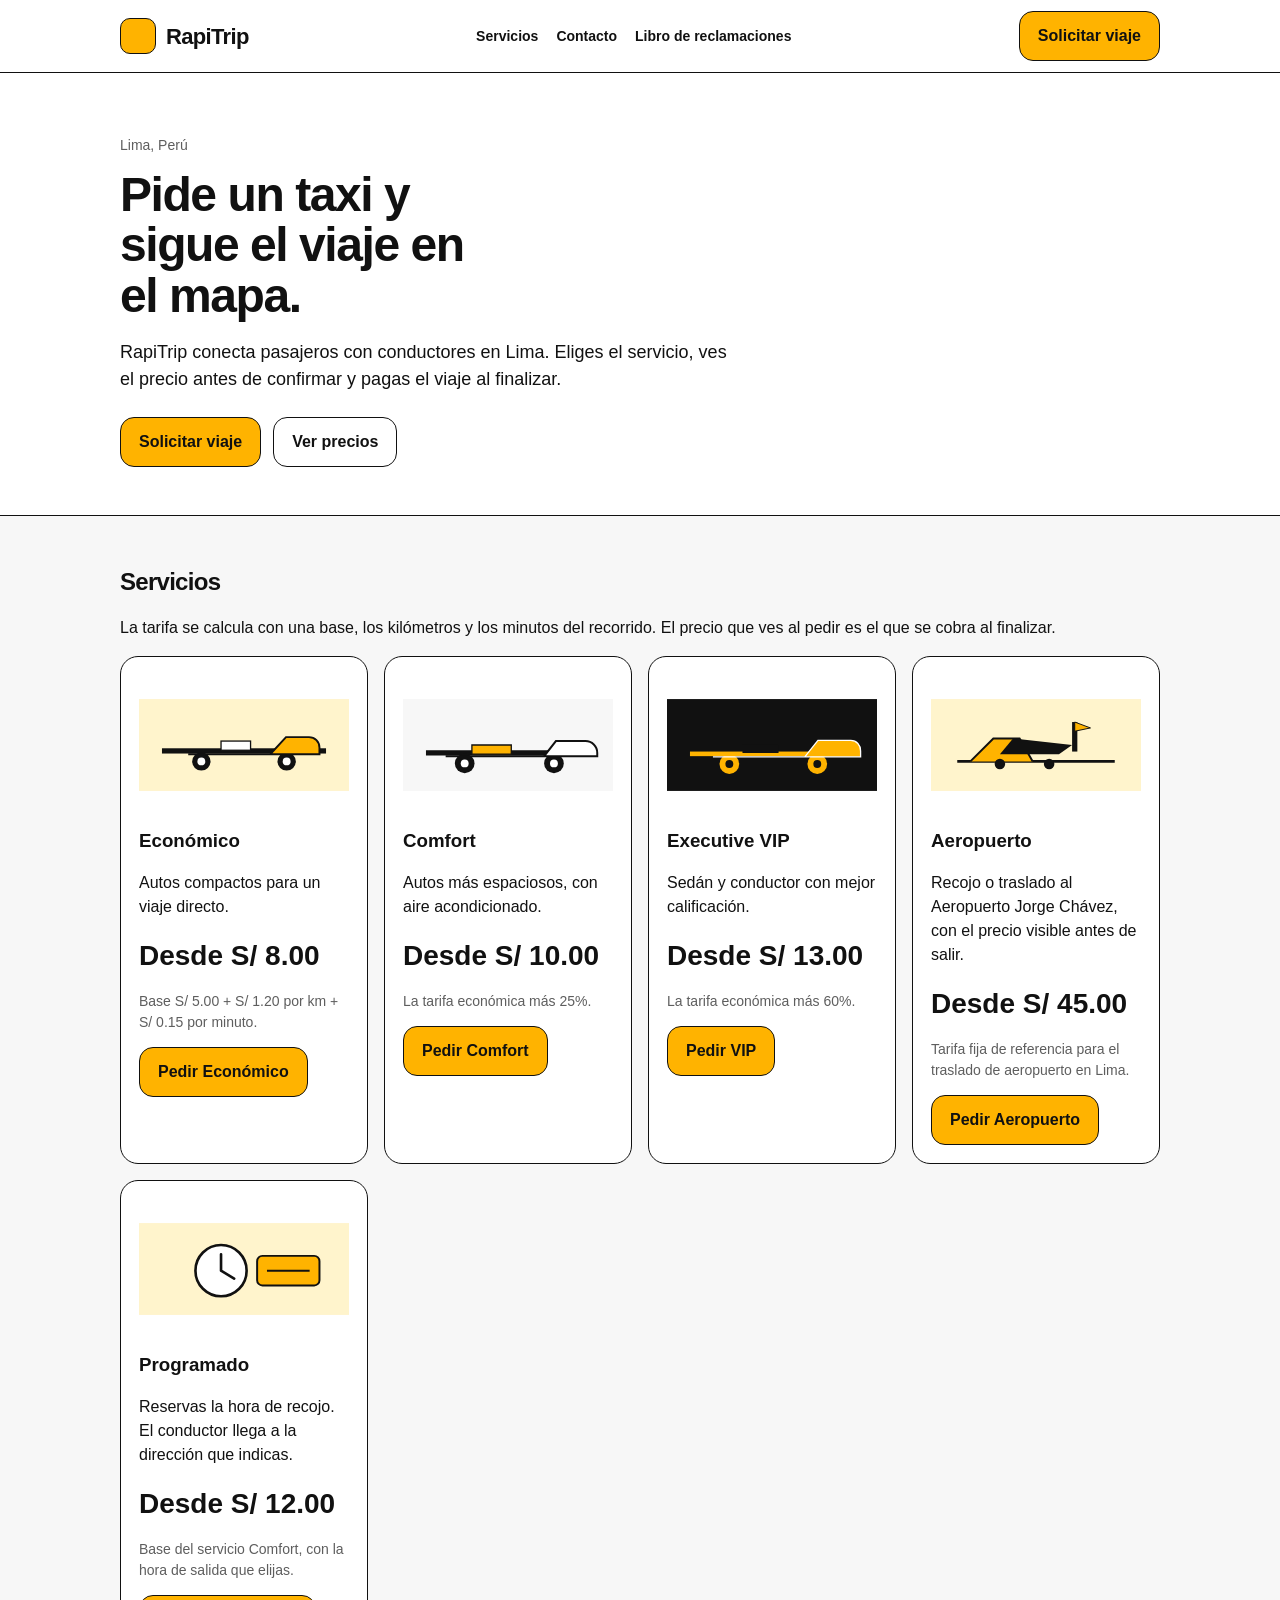
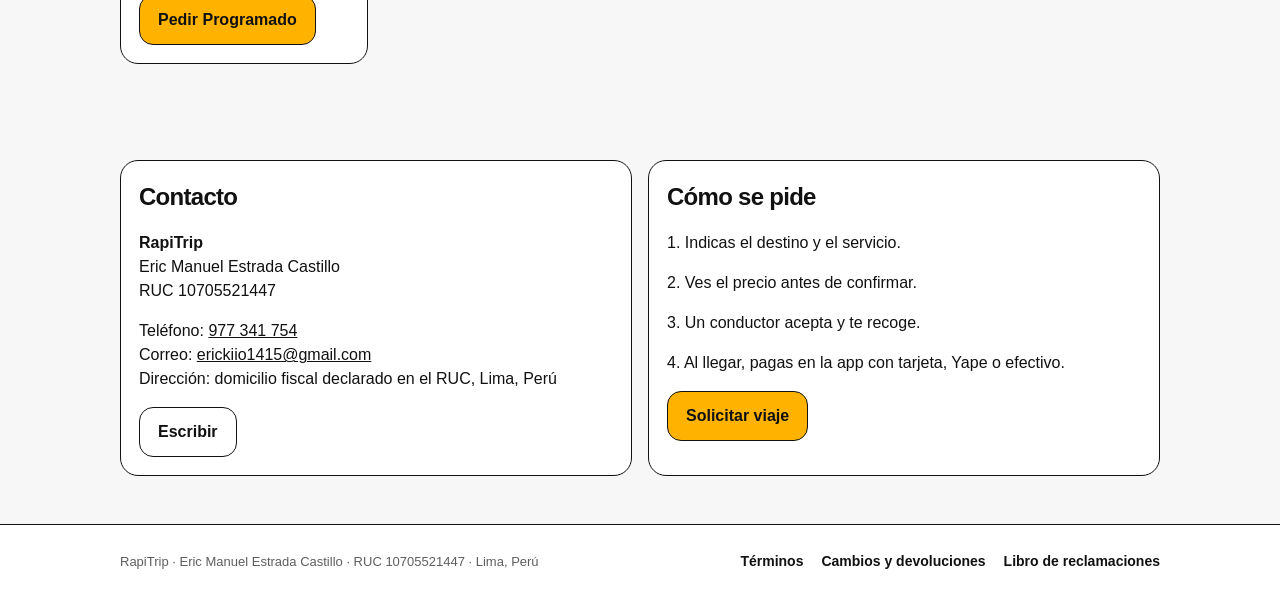
==== index.html @ c75918bc "Completa la web con los requisitos que pidio Culqi." ====
<!DOCTYPE html>
<html lang="es">
<head>
  <meta charset="utf-8">
  <meta name="viewport" content="width=device-width, initial-scale=1">
  <title>RapiTrip | Viajes en taxi por aplicativo</title>
  <link rel="stylesheet" href="styles.css">
</head>
<body>
  <header class="barra">
    <div class="barra-inner">
      <a class="marca" href="index.html"><span class="logo"></span> RapiTrip</a>
      <nav>
        <a href="index.html#servicios">Servicios</a>
        <a href="contacto.html">Contacto</a>
        <a href="reclamaciones.html">Libro de reclamaciones</a>
      </nav>
      <a class="btn" href="solicitar.html">Solicitar viaje</a>
    </div>
  </header>

  <section class="hero">
    <div class="wrap">
      <p class="nota">Lima, Perú</p>
      <h1>Pide un taxi y sigue el viaje en el mapa.</h1>
      <p class="bajada">RapiTrip conecta pasajeros con conductores en Lima. Eliges el servicio, ves el precio antes de confirmar y pagas el viaje al finalizar.</p>
      <div class="fila">
        <a class="btn" href="solicitar.html">Solicitar viaje</a>
        <a class="btn linea" href="index.html#servicios">Ver precios</a>
      </div>
    </div>
  </section>

  <section class="seccion" id="servicios">
    <div class="wrap">
      <h2>Servicios</h2>
      <p>La tarifa se calcula con una base, los kilómetros y los minutos del recorrido. El precio que ves al pedir es el que se cobra al finalizar.</p>
      <div class="grid">
        <article class="card">
          <img class="ilustracion" src="img/economico.svg" alt="Auto del servicio Económico">
          <h3>Económico</h3>
          <p>Autos compactos para un viaje directo.</p>
          <p class="precio">Desde S/ 8.00</p>
          <p class="nota">Base S/ 5.00 + S/ 1.20 por km + S/ 0.15 por minuto.</p>
          <a class="btn" href="solicitar.html?servicio=Economico">Pedir Económico</a>
        </article>
        <article class="card">
          <img class="ilustracion" src="img/comfort.svg" alt="Auto del servicio Comfort">
          <h3>Comfort</h3>
          <p>Autos más espaciosos, con aire acondicionado.</p>
          <p class="precio">Desde S/ 10.00</p>
          <p class="nota">La tarifa económica más 25%.</p>
          <a class="btn" href="solicitar.html?servicio=Comfort">Pedir Comfort</a>
        </article>
        <article class="card">
          <img class="ilustracion" src="img/vip.svg" alt="Auto del servicio Executive VIP">
          <h3>Executive VIP</h3>
          <p>Sedán y conductor con mejor calificación.</p>
          <p class="precio">Desde S/ 13.00</p>
          <p class="nota">La tarifa económica más 60%.</p>
          <a class="btn" href="solicitar.html?servicio=Executive%20VIP">Pedir VIP</a>
        </article>
        <article class="card">
          <img class="ilustracion" src="img/aeropuerto.svg" alt="Traslado al aeropuerto">
          <h3>Aeropuerto</h3>
          <p>Recojo o traslado al Aeropuerto Jorge Chávez, con el precio visible antes de salir.</p>
          <p class="precio">Desde S/ 45.00</p>
          <p class="nota">Tarifa fija de referencia para el traslado de aeropuerto en Lima.</p>
          <a class="btn" href="solicitar.html?servicio=Aeropuerto">Pedir Aeropuerto</a>
        </article>
        <article class="card">
          <img class="ilustracion" src="img/programado.svg" alt="Viaje reservado para una hora">
          <h3>Programado</h3>
          <p>Reservas la hora de recojo. El conductor llega a la dirección que indicas.</p>
          <p class="precio">Desde S/ 12.00</p>
          <p class="nota">Base del servicio Comfort, con la hora de salida que elijas.</p>
          <a class="btn" href="solicitar.html?servicio=Programado">Pedir Programado</a>
        </article>
      </div>
    </div>
  </section>

  <section class="seccion">
    <div class="wrap datos">
      <div class="caja">
        <h2>Contacto</h2>
        <p><strong>RapiTrip</strong><br>Eric Manuel Estrada Castillo<br>RUC 10705521447</p>
        <p>Teléfono: <a href="tel:+51977341754">977 341 754</a><br>Correo: <a href="mailto:erickiio1415@gmail.com">erickiio1415@gmail.com</a><br>Dirección: domicilio fiscal declarado en el RUC, Lima, Perú</p>
        <a class="btn linea" href="contacto.html">Escribir</a>
      </div>
      <div class="caja">
        <h2>Cómo se pide</h2>
        <p>1. Indicas el destino y el servicio.</p>
        <p>2. Ves el precio antes de confirmar.</p>
        <p>3. Un conductor acepta y te recoge.</p>
        <p>4. Al llegar, pagas en la app con tarjeta, Yape o efectivo.</p>
        <a class="btn" href="solicitar.html">Solicitar viaje</a>
      </div>
    </div>
  </section>

  <footer class="pie">
    <div class="pie-inner">
      <p class="legal">RapiTrip · Eric Manuel Estrada Castillo · RUC 10705521447 · Lima, Perú</p>
      <nav>
        <a href="terminos.html">Términos</a>
        <a href="devoluciones.html">Cambios y devoluciones</a>
        <a href="reclamaciones.html">Libro de reclamaciones</a>
      </nav>
    </div>
  </footer>
</body>
</html>
---- styles.css ----
:root {
  --amarillo: #ffb300;
  --amarillo-suave: #fff4cc;
  --tinta: #111111;
  --suave: #5e5e5e;
  --fondo: #f7f7f7;
  --linea: #111111;
  --blanco: #ffffff;
}

* { box-sizing: border-box; }
html { scroll-behavior: smooth; }
body {
  margin: 0;
  font-family: "Segoe UI", Helvetica, Arial, sans-serif;
  color: var(--tinta);
  background: var(--fondo);
  line-height: 1.5;
}
a { color: inherit; }
img { max-width: 100%; display: block; }

.barra {
  background: var(--blanco);
  border-bottom: 1.5px solid var(--tinta);
  position: sticky;
  top: 0;
  z-index: 2;
}
.barra-inner, .wrap, .pie-inner {
  width: min(1040px, calc(100% - 32px));
  margin: 0 auto;
}
.barra-inner, .pie-inner {
  display: flex;
  align-items: center;
  justify-content: space-between;
  gap: 16px;
  min-height: 72px;
}
.marca {
  display: flex;
  align-items: center;
  gap: 10px;
  text-decoration: none;
  font-weight: 800;
  letter-spacing: -0.03em;
  font-size: 22px;
}
.logo {
  width: 36px;
  height: 36px;
  border-radius: 10px;
  background: var(--amarillo);
  border: 1.5px solid var(--tinta);
}
nav { display: flex; gap: 18px; flex-wrap: wrap; }
nav a { text-decoration: none; font-size: 14px; font-weight: 600; }
.btn {
  display: inline-flex;
  align-items: center;
  justify-content: center;
  background: var(--amarillo);
  color: var(--tinta);
  text-decoration: none;
  font-weight: 800;
  border: 1.5px solid var(--tinta);
  border-radius: 14px;
  padding: 12px 18px;
  cursor: pointer;
}
.btn.negro { background: var(--tinta); color: var(--blanco); }
.btn.linea { background: var(--blanco); }

.hero, .seccion { padding: 48px 0; }
.hero {
  background: var(--blanco);
  border-bottom: 1.5px solid var(--tinta);
}
.hero h1, .seccion h1, .seccion h2 { letter-spacing: -0.03em; margin: 0 0 12px; }
.hero h1 { font-size: 48px; line-height: 1.05; max-width: 14ch; }
.bajada { font-size: 18px; max-width: 62ch; color: var(--tinta); }
.fila { display: flex; gap: 12px; flex-wrap: wrap; margin-top: 24px; }
.nota { color: var(--suave); font-size: 14px; }

.grid { display: grid; grid-template-columns: repeat(auto-fit, minmax(220px, 1fr)); gap: 16px; }
.card, .caja, form {
  background: var(--blanco);
  border: 1.5px solid var(--tinta);
  border-radius: 18px;
  padding: 18px;
}
.card h3 { margin: 12px 0 6px; }
.precio { font-size: 28px; font-weight: 800; margin: 8px 0; }
.ilustracion { width: 100%; height: 140px; }
.datos { display: grid; grid-template-columns: 1fr 1fr; gap: 16px; }
label { display: block; font-size: 13px; font-weight: 700; margin: 12px 0 6px; }
input, select, textarea {
  width: 100%;
  border: 1.5px solid var(--tinta);
  border-radius: 12px;
  padding: 12px;
  font: inherit;
  background: var(--blanco);
}
textarea { min-height: 120px; resize: vertical; }
.aviso {
  display: none;
  margin-top: 16px;
  background: var(--amarillo-suave);
  border: 1.5px solid var(--tinta);
  border-radius: 14px;
  padding: 14px;
}
.pie { background: var(--blanco); border-top: 1.5px solid var(--tinta); }
.pie a { text-decoration: none; font-weight: 700; }
.legal { font-size: 13px; color: var(--suave); }

@media (max-width: 800px) {
  .hero h1 { font-size: 36px; }
  .grid, .datos { grid-template-columns: 1fr; }
  .barra-inner { flex-wrap: wrap; padding: 12px 0; }
}
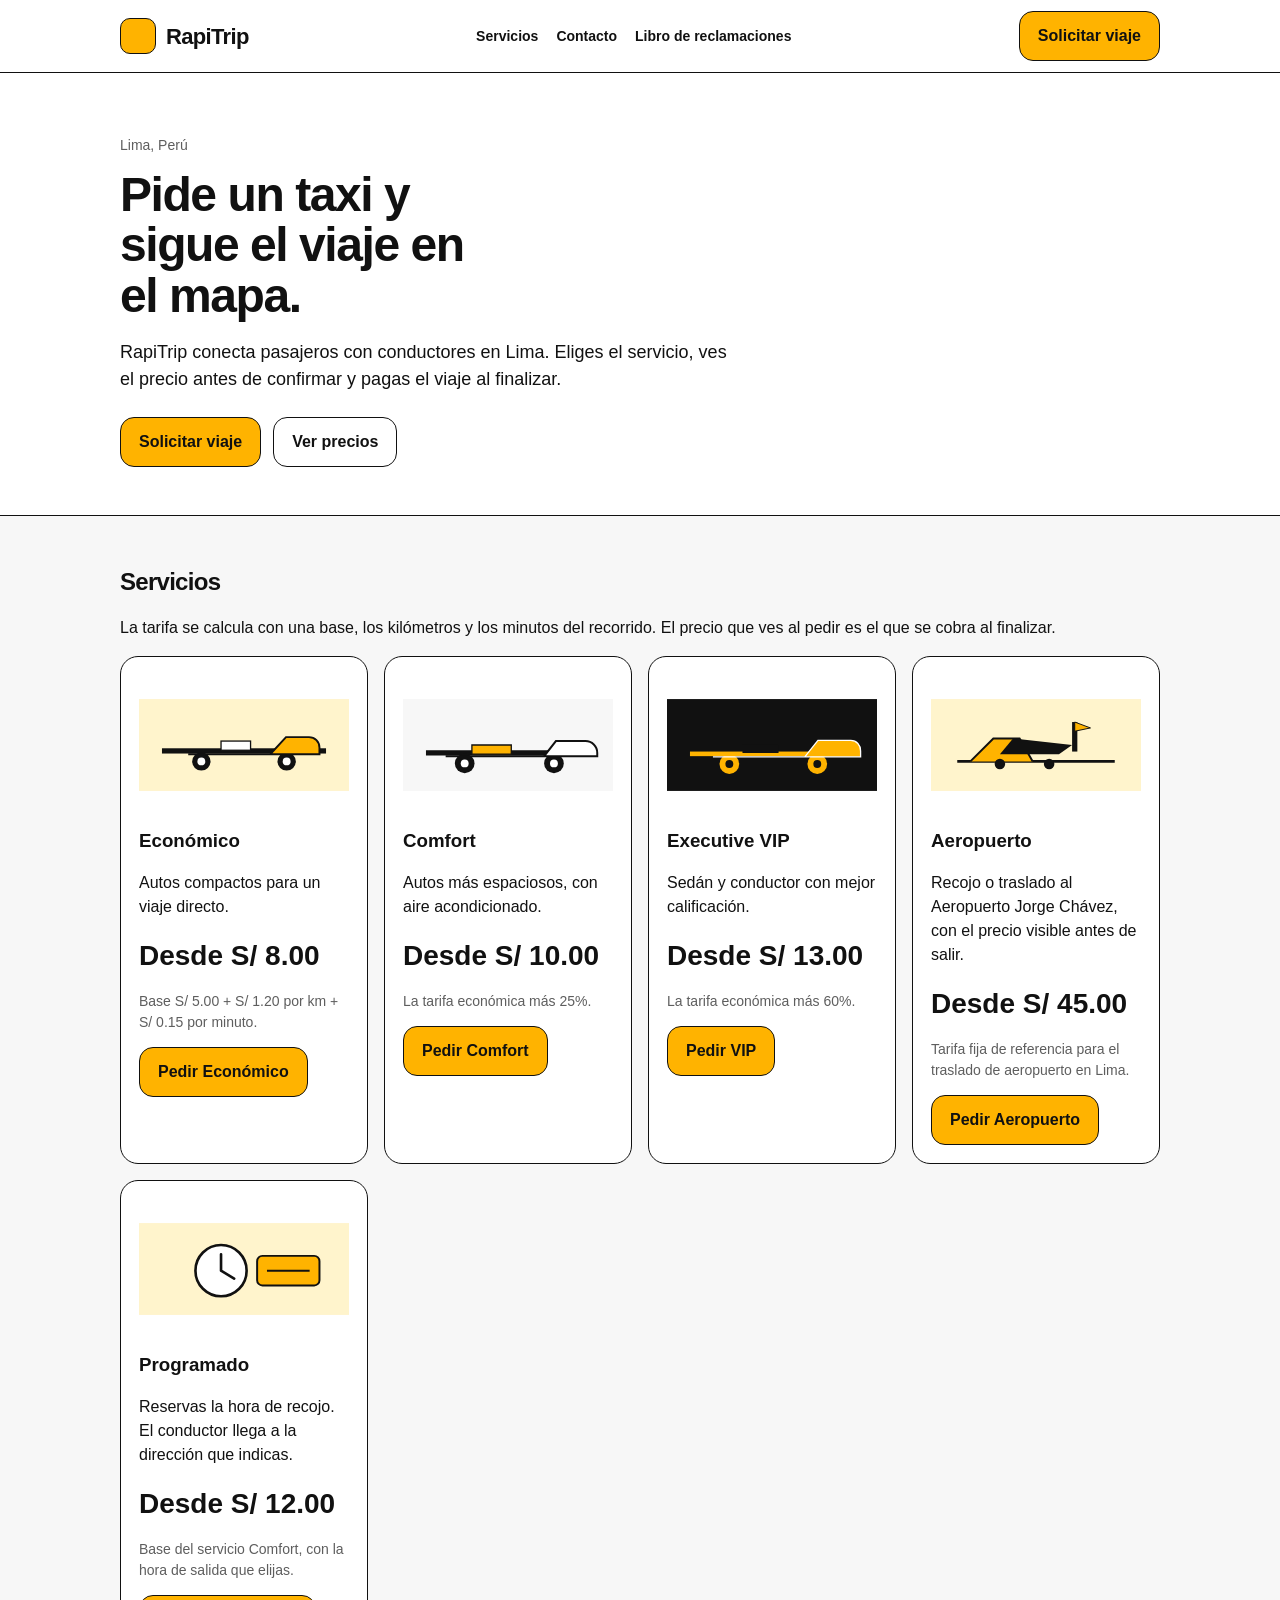
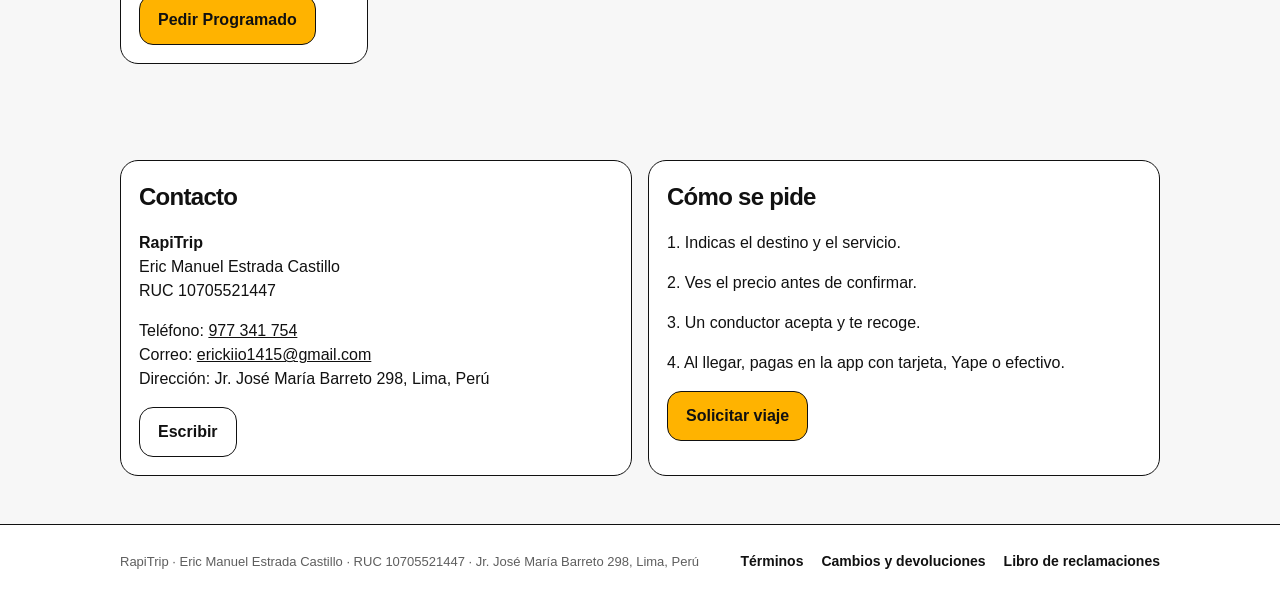
==== commit 4dfc645c: "Agrega la direccion fiscal en la web." ====
--- a/index.html
+++ b/index.html
@@ -85,7 +85,7 @@
       <div class="caja">
         <h2>Contacto</h2>
         <p><strong>RapiTrip</strong><br>Eric Manuel Estrada Castillo<br>RUC 10705521447</p>
-        <p>Teléfono: <a href="tel:+51977341754">977 341 754</a><br>Correo: <a href="mailto:erickiio1415@gmail.com">erickiio1415@gmail.com</a><br>Dirección: domicilio fiscal declarado en el RUC, Lima, Perú</p>
+        <p>Teléfono: <a href="tel:+51977341754">977 341 754</a><br>Correo: <a href="mailto:erickiio1415@gmail.com">erickiio1415@gmail.com</a><br>Dirección: Jr. José María Barreto 298, Lima, Perú</p>
         <a class="btn linea" href="contacto.html">Escribir</a>
       </div>
       <div class="caja">
@@ -101,7 +101,7 @@
 
   <footer class="pie">
     <div class="pie-inner">
-      <p class="legal">RapiTrip · Eric Manuel Estrada Castillo · RUC 10705521447 · Lima, Perú</p>
+      <p class="legal">RapiTrip · Eric Manuel Estrada Castillo · RUC 10705521447 · Jr. José María Barreto 298, Lima, Perú</p>
       <nav>
         <a href="terminos.html">Términos</a>
         <a href="devoluciones.html">Cambios y devoluciones</a>
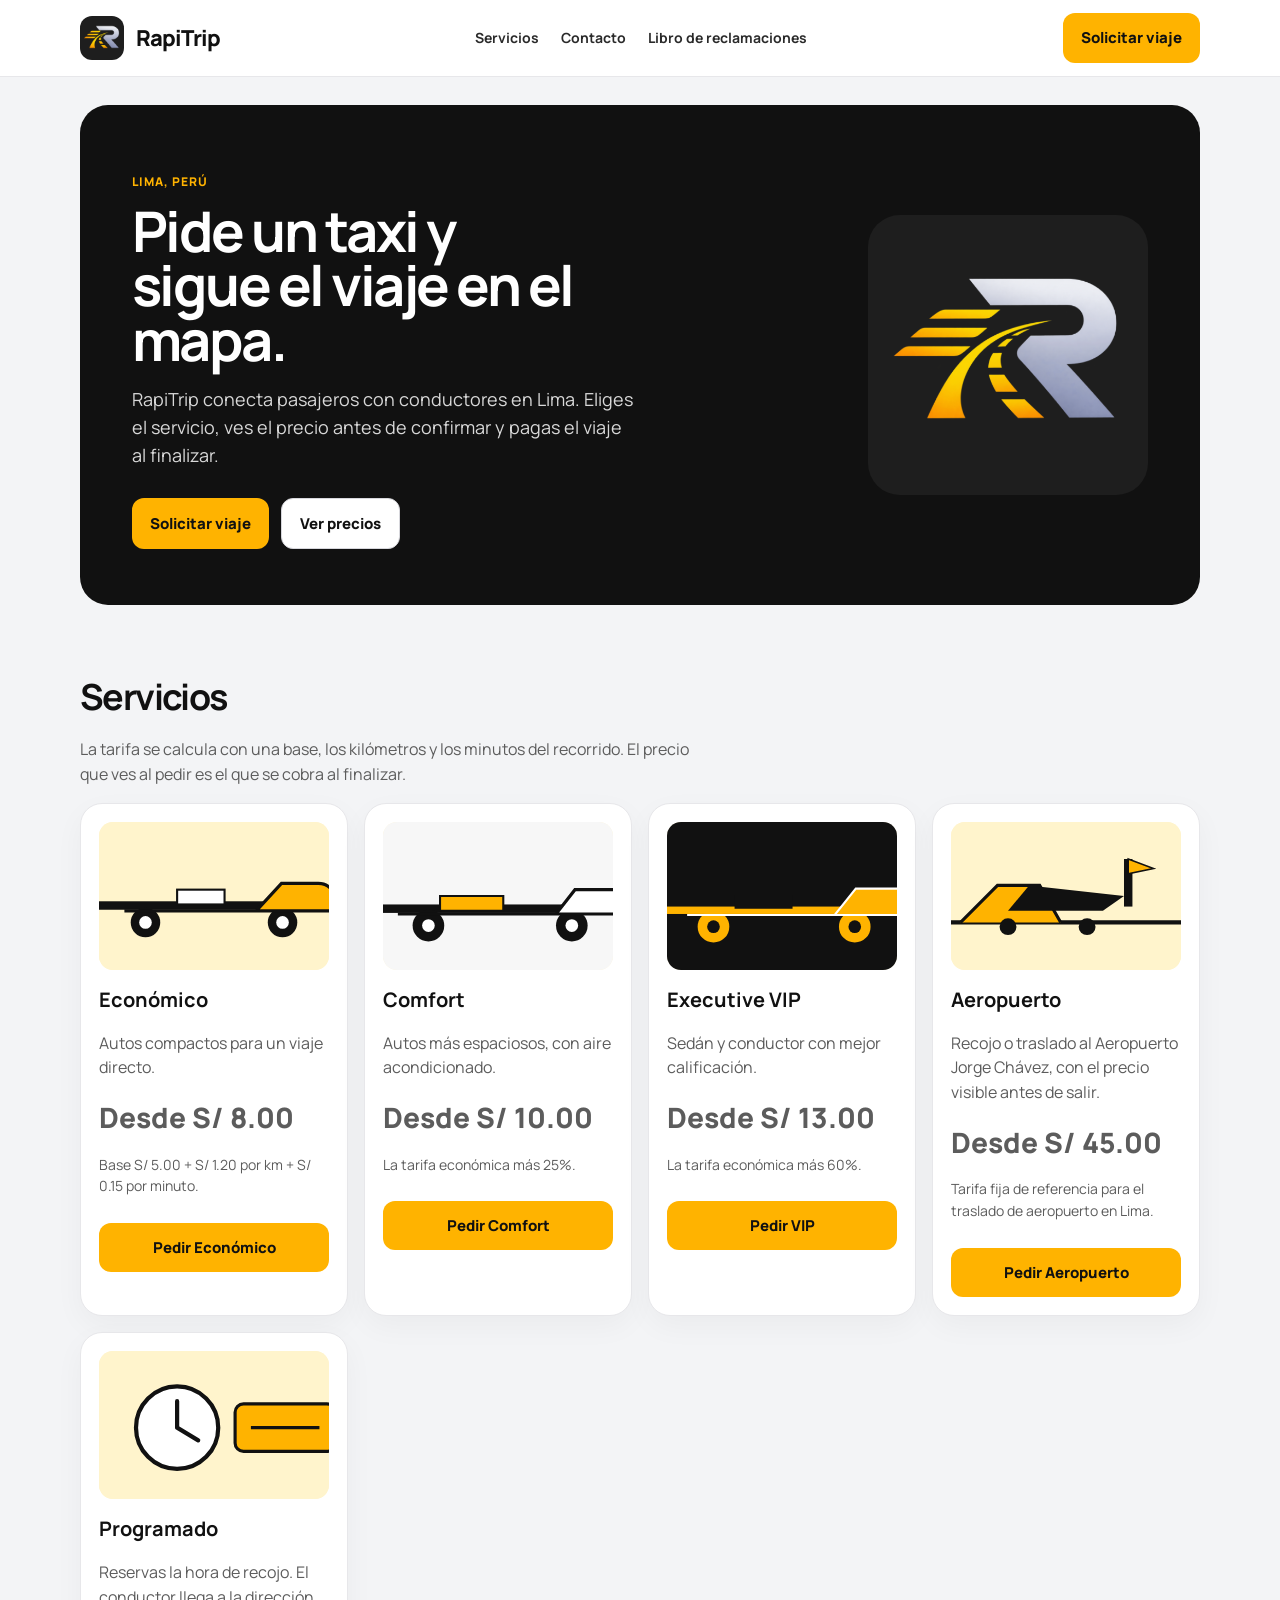
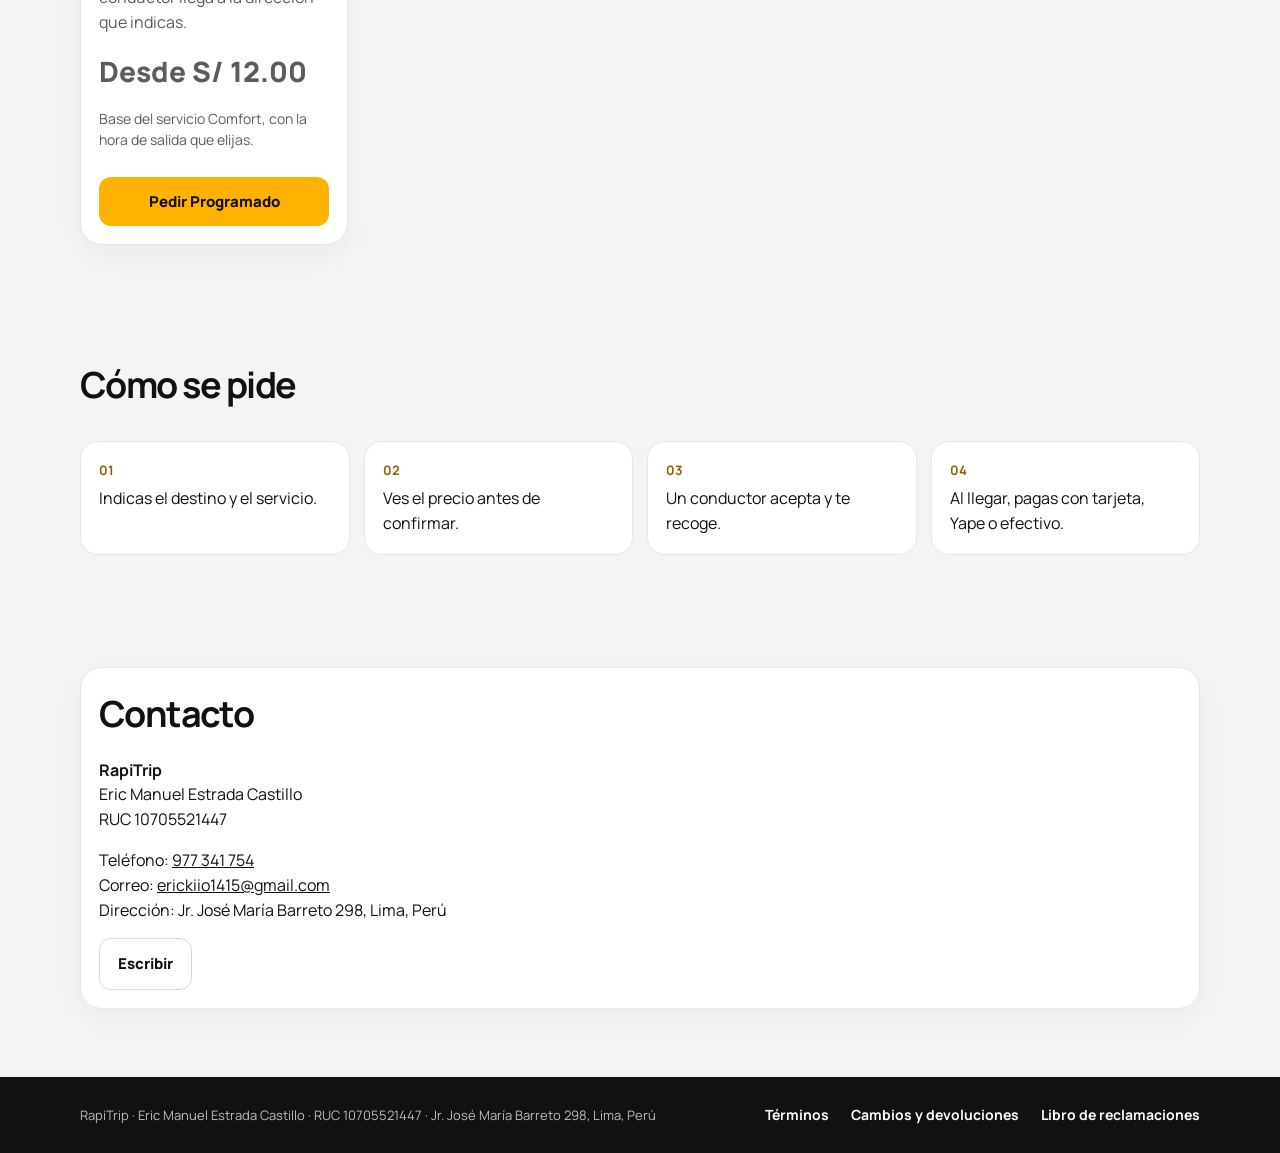
==== commit 997d5a75: "Usa el logo de la app y renueva el diseno de la web." ====
--- a/index.html
+++ b/index.html
@@ -4,12 +4,13 @@
   <meta charset="utf-8">
   <meta name="viewport" content="width=device-width, initial-scale=1">
   <title>RapiTrip | Viajes en taxi por aplicativo</title>
+  <link rel="icon" href="img/logo.png">
   <link rel="stylesheet" href="styles.css">
 </head>
 <body>
   <header class="barra">
     <div class="barra-inner">
-      <a class="marca" href="index.html"><span class="logo"></span> RapiTrip</a>
+      <a class="marca" href="index.html"><img class="logo" src="img/logo.png" alt="Logo de RapiTrip"> RapiTrip</a>
       <nav>
         <a href="index.html#servicios">Servicios</a>
         <a href="contacto.html">Contacto</a>
@@ -21,12 +22,17 @@
 
   <section class="hero">
     <div class="wrap">
-      <p class="nota">Lima, Perú</p>
-      <h1>Pide un taxi y sigue el viaje en el mapa.</h1>
-      <p class="bajada">RapiTrip conecta pasajeros con conductores en Lima. Eliges el servicio, ves el precio antes de confirmar y pagas el viaje al finalizar.</p>
-      <div class="fila">
-        <a class="btn" href="solicitar.html">Solicitar viaje</a>
-        <a class="btn linea" href="index.html#servicios">Ver precios</a>
+      <div class="hero-panel">
+        <div>
+          <p class="nota">Lima, Perú</p>
+          <h1>Pide un taxi y sigue el viaje en el mapa.</h1>
+          <p class="bajada">RapiTrip conecta pasajeros con conductores en Lima. Eliges el servicio, ves el precio antes de confirmar y pagas el viaje al finalizar.</p>
+          <div class="fila">
+            <a class="btn" href="solicitar.html">Solicitar viaje</a>
+            <a class="btn linea" href="index.html#servicios">Ver precios</a>
+          </div>
+        </div>
+        <img class="hero-logo" src="img/logo.png" alt="Logo de RapiTrip">
       </div>
     </div>
   </section>
@@ -34,7 +40,7 @@
   <section class="seccion" id="servicios">
     <div class="wrap">
       <h2>Servicios</h2>
-      <p>La tarifa se calcula con una base, los kilómetros y los minutos del recorrido. El precio que ves al pedir es el que se cobra al finalizar.</p>
+      <p class="intro">La tarifa se calcula con una base, los kilómetros y los minutos del recorrido. El precio que ves al pedir es el que se cobra al finalizar.</p>
       <div class="grid">
         <article class="card">
           <img class="ilustracion" src="img/economico.svg" alt="Auto del servicio Económico">
@@ -81,20 +87,24 @@
   </section>
 
   <section class="seccion">
-    <div class="wrap datos">
+    <div class="wrap">
+      <h2>Cómo se pide</h2>
+      <div class="pasos">
+        <div class="paso"><strong>01</strong> Indicas el destino y el servicio.</div>
+        <div class="paso"><strong>02</strong> Ves el precio antes de confirmar.</div>
+        <div class="paso"><strong>03</strong> Un conductor acepta y te recoge.</div>
+        <div class="paso"><strong>04</strong> Al llegar, pagas con tarjeta, Yape o efectivo.</div>
+      </div>
+    </div>
+  </section>
+
+  <section class="seccion">
+    <div class="wrap">
       <div class="caja">
         <h2>Contacto</h2>
         <p><strong>RapiTrip</strong><br>Eric Manuel Estrada Castillo<br>RUC 10705521447</p>
         <p>Teléfono: <a href="tel:+51977341754">977 341 754</a><br>Correo: <a href="mailto:erickiio1415@gmail.com">erickiio1415@gmail.com</a><br>Dirección: Jr. José María Barreto 298, Lima, Perú</p>
         <a class="btn linea" href="contacto.html">Escribir</a>
-      </div>
-      <div class="caja">
-        <h2>Cómo se pide</h2>
-        <p>1. Indicas el destino y el servicio.</p>
-        <p>2. Ves el precio antes de confirmar.</p>
-        <p>3. Un conductor acepta y te recoge.</p>
-        <p>4. Al llegar, pagas en la app con tarjeta, Yape o efectivo.</p>
-        <a class="btn" href="solicitar.html">Solicitar viaje</a>
       </div>
     </div>
   </section>
--- a/styles.css
+++ b/styles.css
@@ -1,10 +1,12 @@
+@import url("https://fonts.googleapis.com/css2?family=Manrope:wght@500;600;700;800&display=swap");
+
 :root {
   --amarillo: #ffb300;
-  --amarillo-suave: #fff4cc;
+  --amarillo-suave: #fff6d8;
   --tinta: #111111;
-  --suave: #5e5e5e;
-  --fondo: #f7f7f7;
-  --linea: #111111;
+  --suave: #5c5c5c;
+  --fondo: #f3f4f6;
+  --linea: #e7e7ea;
   --blanco: #ffffff;
 }
 
@@ -12,50 +14,53 @@
 html { scroll-behavior: smooth; }
 body {
   margin: 0;
-  font-family: "Segoe UI", Helvetica, Arial, sans-serif;
+  font-family: Manrope, "Segoe UI", Helvetica, Arial, sans-serif;
   color: var(--tinta);
   background: var(--fondo);
-  line-height: 1.5;
+  line-height: 1.55;
 }
 a { color: inherit; }
 img { max-width: 100%; display: block; }
 
 .barra {
-  background: var(--blanco);
-  border-bottom: 1.5px solid var(--tinta);
+  background: rgba(255, 255, 255, 0.94);
+  border-bottom: 1px solid var(--linea);
   position: sticky;
   top: 0;
-  z-index: 2;
+  z-index: 4;
+  backdrop-filter: blur(12px);
 }
 .barra-inner, .wrap, .pie-inner {
-  width: min(1040px, calc(100% - 32px));
+  width: min(1120px, calc(100% - 40px));
   margin: 0 auto;
 }
 .barra-inner, .pie-inner {
   display: flex;
   align-items: center;
   justify-content: space-between;
-  gap: 16px;
-  min-height: 72px;
+  gap: 20px;
+  min-height: 76px;
 }
 .marca {
   display: flex;
   align-items: center;
-  gap: 10px;
+  gap: 12px;
   text-decoration: none;
   font-weight: 800;
-  letter-spacing: -0.03em;
+  letter-spacing: -0.04em;
   font-size: 22px;
 }
 .logo {
-  width: 36px;
-  height: 36px;
-  border-radius: 10px;
-  background: var(--amarillo);
-  border: 1.5px solid var(--tinta);
+  width: 44px;
+  height: 44px;
+  border-radius: 12px;
+  object-fit: cover;
+  background: #111;
 }
-nav { display: flex; gap: 18px; flex-wrap: wrap; }
-nav a { text-decoration: none; font-size: 14px; font-weight: 600; }
+nav { display: flex; gap: 22px; flex-wrap: wrap; align-items: center; }
+nav a { text-decoration: none; font-size: 14px; font-weight: 700; color: #2a2a2a; }
+nav a:hover { color: #000; }
+
 .btn {
   display: inline-flex;
   align-items: center;
@@ -64,60 +69,120 @@
   color: var(--tinta);
   text-decoration: none;
   font-weight: 800;
-  border: 1.5px solid var(--tinta);
-  border-radius: 14px;
-  padding: 12px 18px;
+  border: 0;
+  border-radius: 12px;
+  padding: 13px 18px;
   cursor: pointer;
+  font-family: inherit;
+  font-size: 15px;
 }
+.btn:hover { filter: brightness(0.96); }
 .btn.negro { background: var(--tinta); color: var(--blanco); }
-.btn.linea { background: var(--blanco); }
+.btn.linea { background: var(--blanco); border: 1px solid #d7d7dc; }
 
-.hero, .seccion { padding: 48px 0; }
-.hero {
+.hero { padding: 28px 0 8px; }
+.hero-panel {
+  background: #111111;
+  color: #fff;
+  border-radius: 28px;
+  padding: 56px 52px;
+  display: grid;
+  grid-template-columns: 1.4fr 0.8fr;
+  gap: 32px;
+  align-items: center;
+}
+.hero h1, .seccion h1, .seccion h2 { letter-spacing: -0.045em; margin: 0 0 12px; }
+.hero h1 { font-size: 56px; line-height: 0.98; max-width: 12ch; }
+.hero .bajada { color: #d8d8d8; font-size: 18px; max-width: 46ch; }
+.hero .nota { color: var(--amarillo); font-weight: 800; letter-spacing: 0.08em; text-transform: uppercase; font-size: 12px; }
+.hero-logo {
+  width: min(280px, 100%);
+  margin-left: auto;
+  border-radius: 32px;
+  background: #111;
+}
+.fila { display: flex; gap: 12px; flex-wrap: wrap; margin-top: 28px; }
+.nota { color: var(--suave); font-size: 14px; }
+
+.seccion { padding: 56px 0; }
+.seccion h2 { font-size: 36px; }
+.intro { max-width: 62ch; color: var(--suave); margin-top: 0; }
+
+.pasos {
+  display: grid;
+  grid-template-columns: repeat(4, 1fr);
+  gap: 14px;
+  margin-top: 28px;
+}
+.paso {
   background: var(--blanco);
-  border-bottom: 1.5px solid var(--tinta);
+  border: 1px solid var(--linea);
+  border-radius: 18px;
+  padding: 18px;
 }
-.hero h1, .seccion h1, .seccion h2 { letter-spacing: -0.03em; margin: 0 0 12px; }
-.hero h1 { font-size: 48px; line-height: 1.05; max-width: 14ch; }
-.bajada { font-size: 18px; max-width: 62ch; color: var(--tinta); }
-.fila { display: flex; gap: 12px; flex-wrap: wrap; margin-top: 24px; }
-.nota { color: var(--suave); font-size: 14px; }
+.paso strong {
+  display: block;
+  font-size: 13px;
+  color: #8a6500;
+  margin-bottom: 6px;
+}
 
 .grid { display: grid; grid-template-columns: repeat(auto-fit, minmax(220px, 1fr)); gap: 16px; }
 .card, .caja, form {
   background: var(--blanco);
-  border: 1.5px solid var(--tinta);
-  border-radius: 18px;
+  border: 1px solid var(--linea);
+  border-radius: 22px;
   padding: 18px;
+  box-shadow: 0 10px 30px rgba(17, 17, 17, 0.04);
 }
-.card h3 { margin: 12px 0 6px; }
-.precio { font-size: 28px; font-weight: 800; margin: 8px 0; }
-.ilustracion { width: 100%; height: 140px; }
+.card h3 { margin: 14px 0 6px; font-size: 20px; }
+.card p { color: var(--suave); }
+.precio { font-size: 28px; font-weight: 800; margin: 10px 0 4px; color: var(--tinta); }
+.ilustracion {
+  width: 100%;
+  height: 148px;
+  object-fit: cover;
+  border-radius: 14px;
+  background: var(--amarillo-suave);
+}
+.card .btn { width: 100%; margin-top: 12px; }
 .datos { display: grid; grid-template-columns: 1fr 1fr; gap: 16px; }
-label { display: block; font-size: 13px; font-weight: 700; margin: 12px 0 6px; }
+.caja h2, form h2 { margin-top: 0; }
+label { display: block; font-size: 13px; font-weight: 700; margin: 14px 0 6px; }
 input, select, textarea {
   width: 100%;
-  border: 1.5px solid var(--tinta);
+  border: 1px solid #d9d9de;
   border-radius: 12px;
-  padding: 12px;
+  padding: 13px 14px;
   font: inherit;
-  background: var(--blanco);
+  background: #fafafa;
+}
+input:focus, select:focus, textarea:focus {
+  outline: 2px solid var(--amarillo);
+  border-color: transparent;
+  background: #fff;
 }
 textarea { min-height: 120px; resize: vertical; }
 .aviso {
   display: none;
   margin-top: 16px;
   background: var(--amarillo-suave);
-  border: 1.5px solid var(--tinta);
   border-radius: 14px;
   padding: 14px;
 }
-.pie { background: var(--blanco); border-top: 1.5px solid var(--tinta); }
-.pie a { text-decoration: none; font-weight: 700; }
-.legal { font-size: 13px; color: var(--suave); }
+.pie {
+  background: #111;
+  color: #f3f3f3;
+  margin-top: 12px;
+}
+.pie a { text-decoration: none; font-weight: 700; color: #fff; }
+.pie a:hover { color: var(--amarillo); }
+.legal { font-size: 13px; color: #bdbdbd; }
 
-@media (max-width: 800px) {
-  .hero h1 { font-size: 36px; }
-  .grid, .datos { grid-template-columns: 1fr; }
+@media (max-width: 860px) {
+  .hero-panel { grid-template-columns: 1fr; padding: 32px 22px; }
+  .hero h1 { font-size: 40px; }
+  .hero-logo { margin: 8px auto 0; width: 180px; }
+  .pasos, .datos { grid-template-columns: 1fr; }
   .barra-inner { flex-wrap: wrap; padding: 12px 0; }
 }
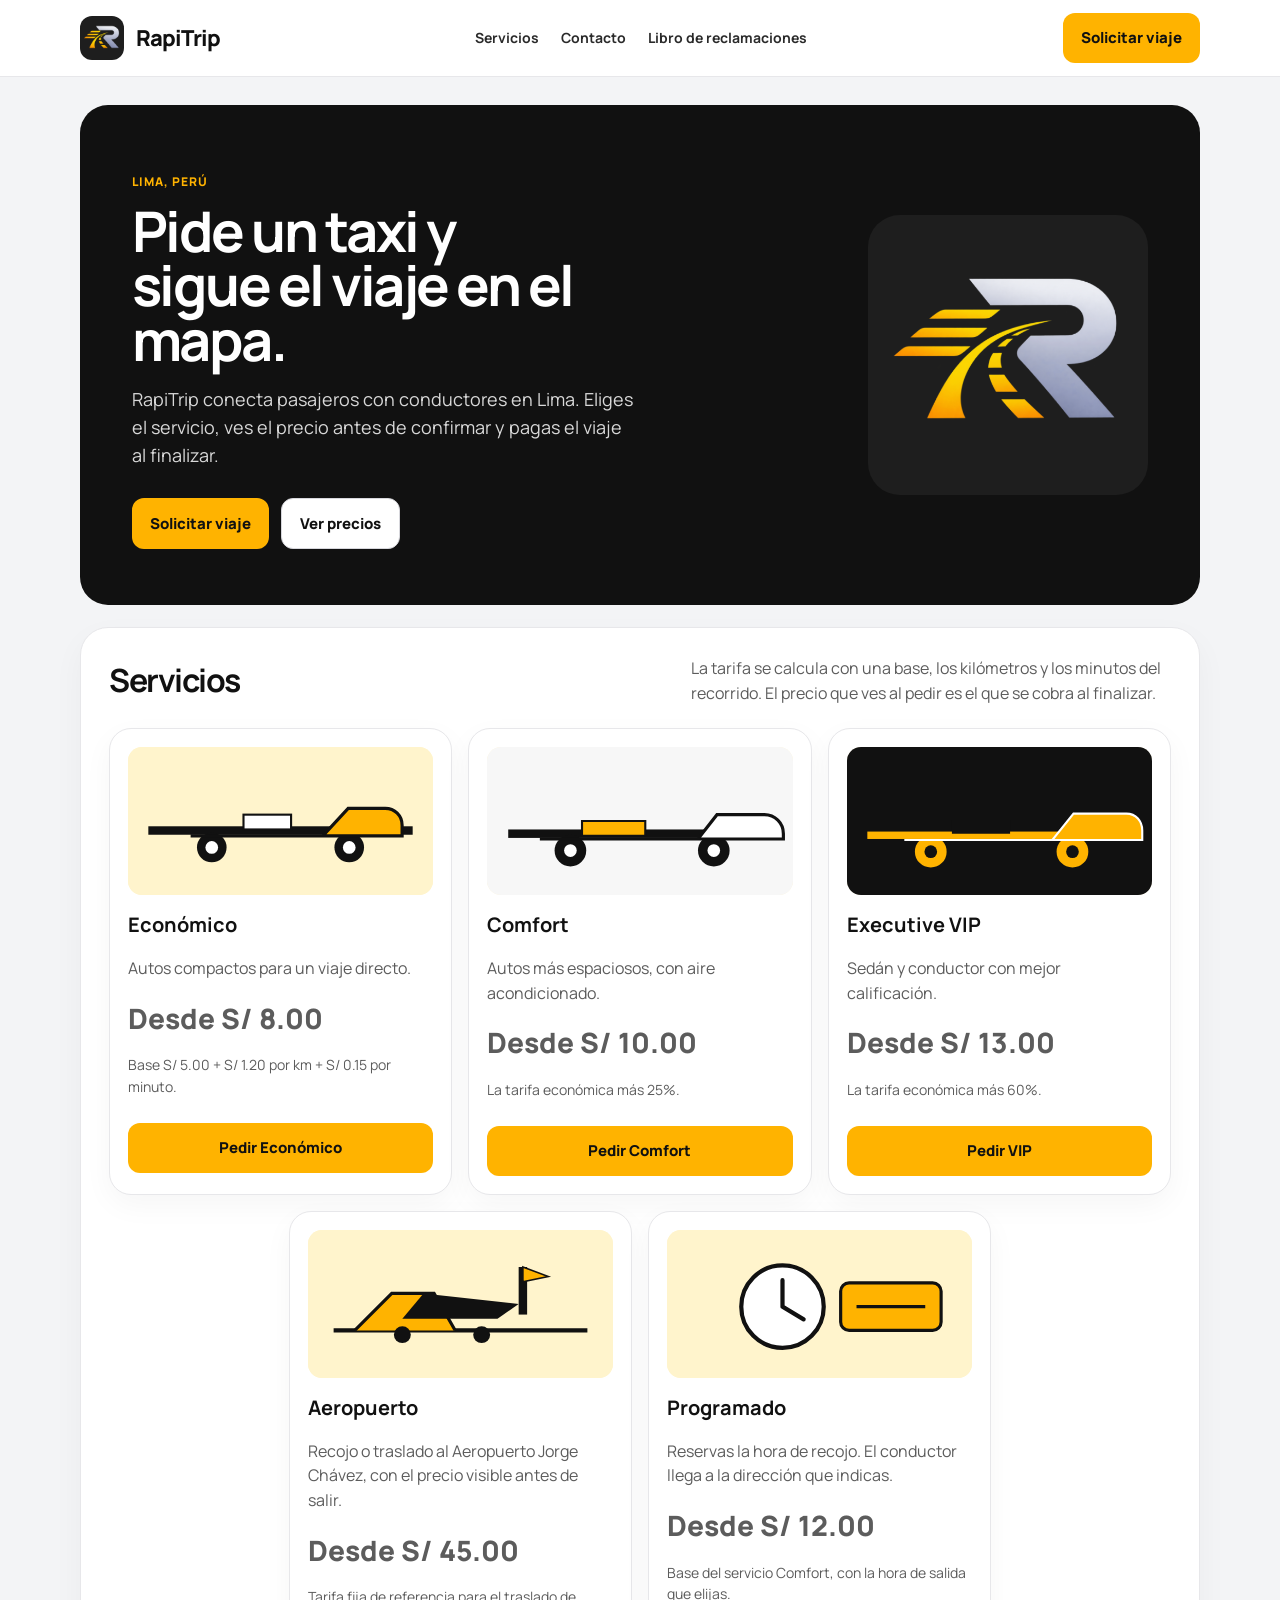
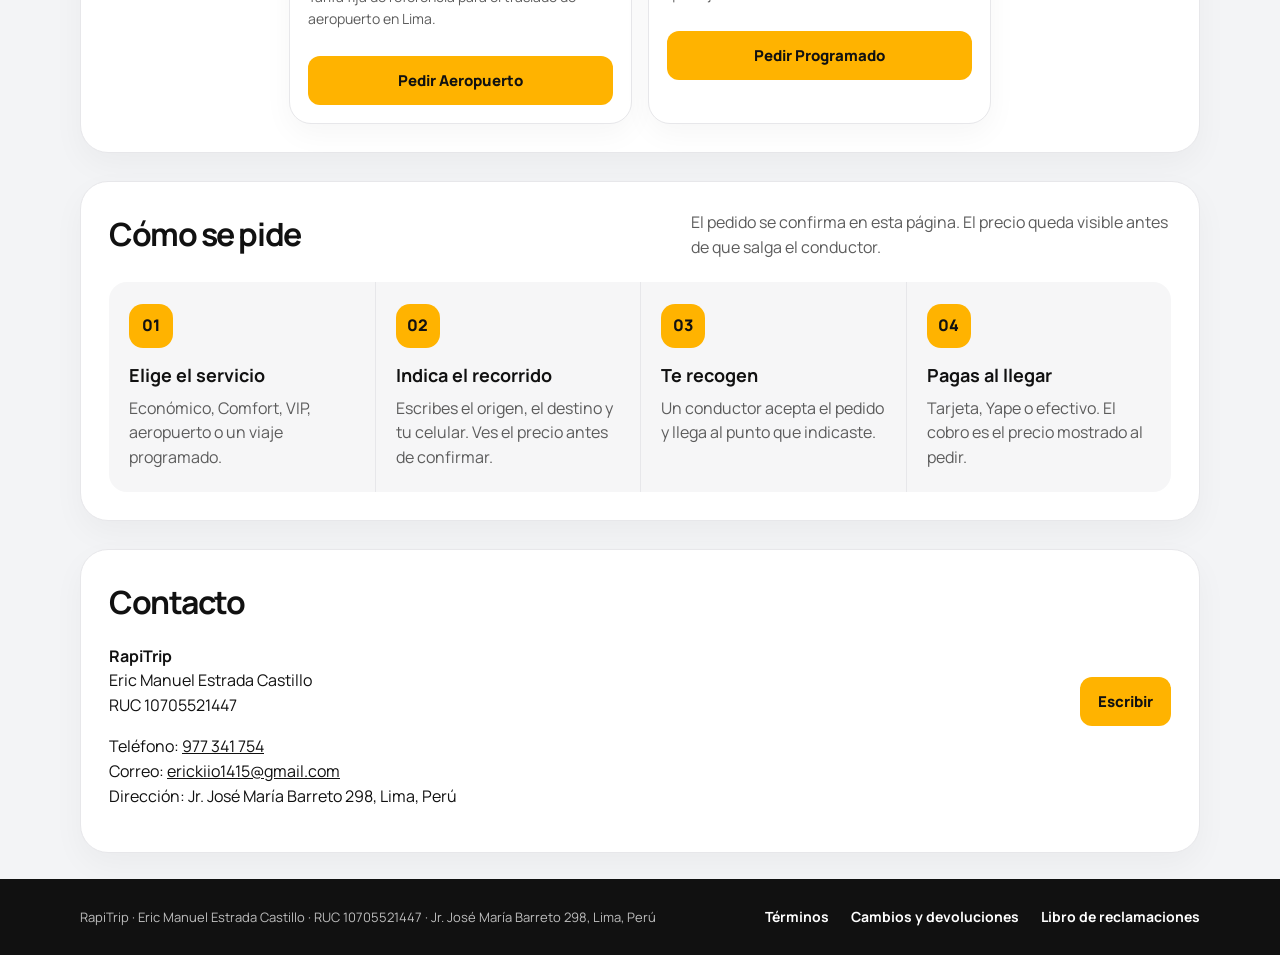
==== commit 7c897386: "Agrupa servicios y el pedido en recuadros completos." ====
--- a/index.html
+++ b/index.html
@@ -5,7 +5,7 @@
   <meta name="viewport" content="width=device-width, initial-scale=1">
   <title>RapiTrip | Viajes en taxi por aplicativo</title>
   <link rel="icon" href="img/logo.png">
-  <link rel="stylesheet" href="styles.css">
+  <link rel="stylesheet" href="styles.css?v=3">
 </head>
 <body>
   <header class="barra">
@@ -22,7 +22,7 @@
 
   <section class="hero">
     <div class="wrap">
-      <div class="hero-panel">
+      <div class="hero-panel" style="background:#111111;color:#ffffff">
         <div>
           <p class="nota">Lima, Perú</p>
           <h1>Pide un taxi y sigue el viaje en el mapa.</h1>
@@ -32,15 +32,18 @@
             <a class="btn linea" href="index.html#servicios">Ver precios</a>
           </div>
         </div>
-        <img class="hero-logo" src="img/logo.png" alt="Logo de RapiTrip">
+        <img class="hero-logo" src="img/logo.png" alt="Logo de RapiTrip" width="280" height="280">
       </div>
     </div>
   </section>
 
   <section class="seccion" id="servicios">
     <div class="wrap">
-      <h2>Servicios</h2>
-      <p class="intro">La tarifa se calcula con una base, los kilómetros y los minutos del recorrido. El precio que ves al pedir es el que se cobra al finalizar.</p>
+      <div class="panel">
+      <div class="panel-cabeza">
+        <h2>Servicios</h2>
+        <p>La tarifa se calcula con una base, los kilómetros y los minutos del recorrido. El precio que ves al pedir es el que se cobra al finalizar.</p>
+      </div>
       <div class="grid">
         <article class="card">
           <img class="ilustracion" src="img/economico.svg" alt="Auto del servicio Económico">
@@ -83,28 +86,52 @@
           <a class="btn" href="solicitar.html?servicio=Programado">Pedir Programado</a>
         </article>
       </div>
-    </div>
-  </section>
-
-  <section class="seccion">
-    <div class="wrap">
-      <h2>Cómo se pide</h2>
-      <div class="pasos">
-        <div class="paso"><strong>01</strong> Indicas el destino y el servicio.</div>
-        <div class="paso"><strong>02</strong> Ves el precio antes de confirmar.</div>
-        <div class="paso"><strong>03</strong> Un conductor acepta y te recoge.</div>
-        <div class="paso"><strong>04</strong> Al llegar, pagas con tarjeta, Yape o efectivo.</div>
       </div>
     </div>
   </section>
 
   <section class="seccion">
     <div class="wrap">
-      <div class="caja">
-        <h2>Contacto</h2>
-        <p><strong>RapiTrip</strong><br>Eric Manuel Estrada Castillo<br>RUC 10705521447</p>
-        <p>Teléfono: <a href="tel:+51977341754">977 341 754</a><br>Correo: <a href="mailto:erickiio1415@gmail.com">erickiio1415@gmail.com</a><br>Dirección: Jr. José María Barreto 298, Lima, Perú</p>
-        <a class="btn linea" href="contacto.html">Escribir</a>
+      <div class="panel">
+        <div class="panel-cabeza">
+          <h2>Cómo se pide</h2>
+          <p>El pedido se confirma en esta página. El precio queda visible antes de que salga el conductor.</p>
+        </div>
+        <div class="pasos">
+          <div class="paso">
+            <span>01</span>
+            <h3>Elige el servicio</h3>
+            <p>Económico, Comfort, VIP, aeropuerto o un viaje programado.</p>
+          </div>
+          <div class="paso">
+            <span>02</span>
+            <h3>Indica el recorrido</h3>
+            <p>Escribes el origen, el destino y tu celular. Ves el precio antes de confirmar.</p>
+          </div>
+          <div class="paso">
+            <span>03</span>
+            <h3>Te recogen</h3>
+            <p>Un conductor acepta el pedido y llega al punto que indicaste.</p>
+          </div>
+          <div class="paso">
+            <span>04</span>
+            <h3>Pagas al llegar</h3>
+            <p>Tarjeta, Yape o efectivo. El cobro es el precio mostrado al pedir.</p>
+          </div>
+        </div>
+      </div>
+    </div>
+  </section>
+
+  <section class="seccion">
+    <div class="wrap">
+      <div class="panel contacto-panel">
+        <div>
+          <h2>Contacto</h2>
+          <p><strong>RapiTrip</strong><br>Eric Manuel Estrada Castillo<br>RUC 10705521447</p>
+          <p>Teléfono: <a href="tel:+51977341754">977 341 754</a><br>Correo: <a href="mailto:erickiio1415@gmail.com">erickiio1415@gmail.com</a><br>Dirección: Jr. José María Barreto 298, Lima, Perú</p>
+        </div>
+        <a class="btn" href="contacto.html">Escribir</a>
       </div>
     </div>
   </section>
--- a/styles.css
+++ b/styles.css
@@ -83,13 +83,14 @@
 .hero { padding: 28px 0 8px; }
 .hero-panel {
   background: #111111;
-  color: #fff;
+  color: #ffffff;
   border-radius: 28px;
   padding: 56px 52px;
   display: grid;
-  grid-template-columns: 1.4fr 0.8fr;
+  grid-template-columns: minmax(0, 1.4fr) minmax(220px, 0.7fr);
   gap: 32px;
   align-items: center;
+  forced-color-adjust: none;
 }
 .hero h1, .seccion h1, .seccion h2 { letter-spacing: -0.045em; margin: 0 0 12px; }
 .hero h1 { font-size: 56px; line-height: 0.98; max-width: 12ch; }
@@ -104,30 +105,67 @@
 .fila { display: flex; gap: 12px; flex-wrap: wrap; margin-top: 28px; }
 .nota { color: var(--suave); font-size: 14px; }
 
-.seccion { padding: 56px 0; }
-.seccion h2 { font-size: 36px; }
+.seccion { padding: 14px 0; }
+.seccion h2 { font-size: 32px; margin: 0; }
 .intro { max-width: 62ch; color: var(--suave); margin-top: 0; }
+.panel {
+  background: var(--blanco);
+  border: 1px solid var(--linea);
+  border-radius: 28px;
+  padding: 28px;
+  box-shadow: 0 12px 32px rgba(17, 17, 17, 0.04);
+}
+.panel-cabeza {
+  display: flex;
+  justify-content: space-between;
+  align-items: flex-end;
+  gap: 28px;
+  margin-bottom: 22px;
+}
+.panel-cabeza p { margin: 0; max-width: 48ch; color: var(--suave); }
 
 .pasos {
   display: grid;
   grid-template-columns: repeat(4, 1fr);
-  gap: 14px;
-  margin-top: 28px;
+  gap: 0;
+  margin: 0;
+  background: #f6f6f7;
+  border-radius: 18px;
+  overflow: hidden;
 }
 .paso {
-  background: var(--blanco);
-  border: 1px solid var(--linea);
-  border-radius: 18px;
-  padding: 18px;
-}
-.paso strong {
-  display: block;
-  font-size: 13px;
-  color: #8a6500;
-  margin-bottom: 6px;
-}
-
-.grid { display: grid; grid-template-columns: repeat(auto-fit, minmax(220px, 1fr)); gap: 16px; }
+  background: transparent;
+  border: 0;
+  border-radius: 0;
+  box-shadow: none;
+  padding: 22px 20px;
+}
+.paso + .paso { border-left: 1px solid var(--linea); }
+.paso span {
+  display: inline-flex;
+  width: 44px;
+  height: 44px;
+  align-items: center;
+  justify-content: center;
+  border-radius: 14px;
+  background: var(--amarillo);
+  color: var(--tinta);
+  font-weight: 800;
+}
+.paso h3 { margin: 14px 0 6px; font-size: 18px; }
+.paso p { margin: 0; color: var(--suave); }
+
+.grid { display: grid; grid-template-columns: repeat(6, 1fr); gap: 16px; }
+.grid .card { grid-column: span 2; }
+.grid .card:nth-child(4) { grid-column: 2 / span 2; }
+.grid .card:nth-child(5) { grid-column: 4 / span 2; }
+.contacto-panel {
+  display: flex;
+  align-items: center;
+  justify-content: space-between;
+  gap: 24px;
+}
+.contacto-panel h2 { margin-bottom: 12px; }
 .card, .caja, form {
   background: var(--blanco);
   border: 1px solid var(--linea);
@@ -179,10 +217,18 @@
 .pie a:hover { color: var(--amarillo); }
 .legal { font-size: 13px; color: #bdbdbd; }
 
+@media (max-width: 980px) {
+  .grid { grid-template-columns: 1fr 1fr; }
+  .grid .card, .grid .card:nth-child(4), .grid .card:nth-child(5) { grid-column: auto; }
+  .pasos { grid-template-columns: 1fr 1fr; }
+  .paso:nth-child(3) { border-left: 0; }
+  .panel-cabeza, .contacto-panel { flex-direction: column; align-items: flex-start; }
+}
 @media (max-width: 860px) {
   .hero-panel { grid-template-columns: 1fr; padding: 32px 22px; }
   .hero h1 { font-size: 40px; }
   .hero-logo { margin: 8px auto 0; width: 180px; }
-  .pasos, .datos { grid-template-columns: 1fr; }
+  .pasos, .datos, .grid { grid-template-columns: 1fr; }
+  .paso + .paso { border-left: 0; border-top: 1px solid var(--linea); }
   .barra-inner { flex-wrap: wrap; padding: 12px 0; }
 }
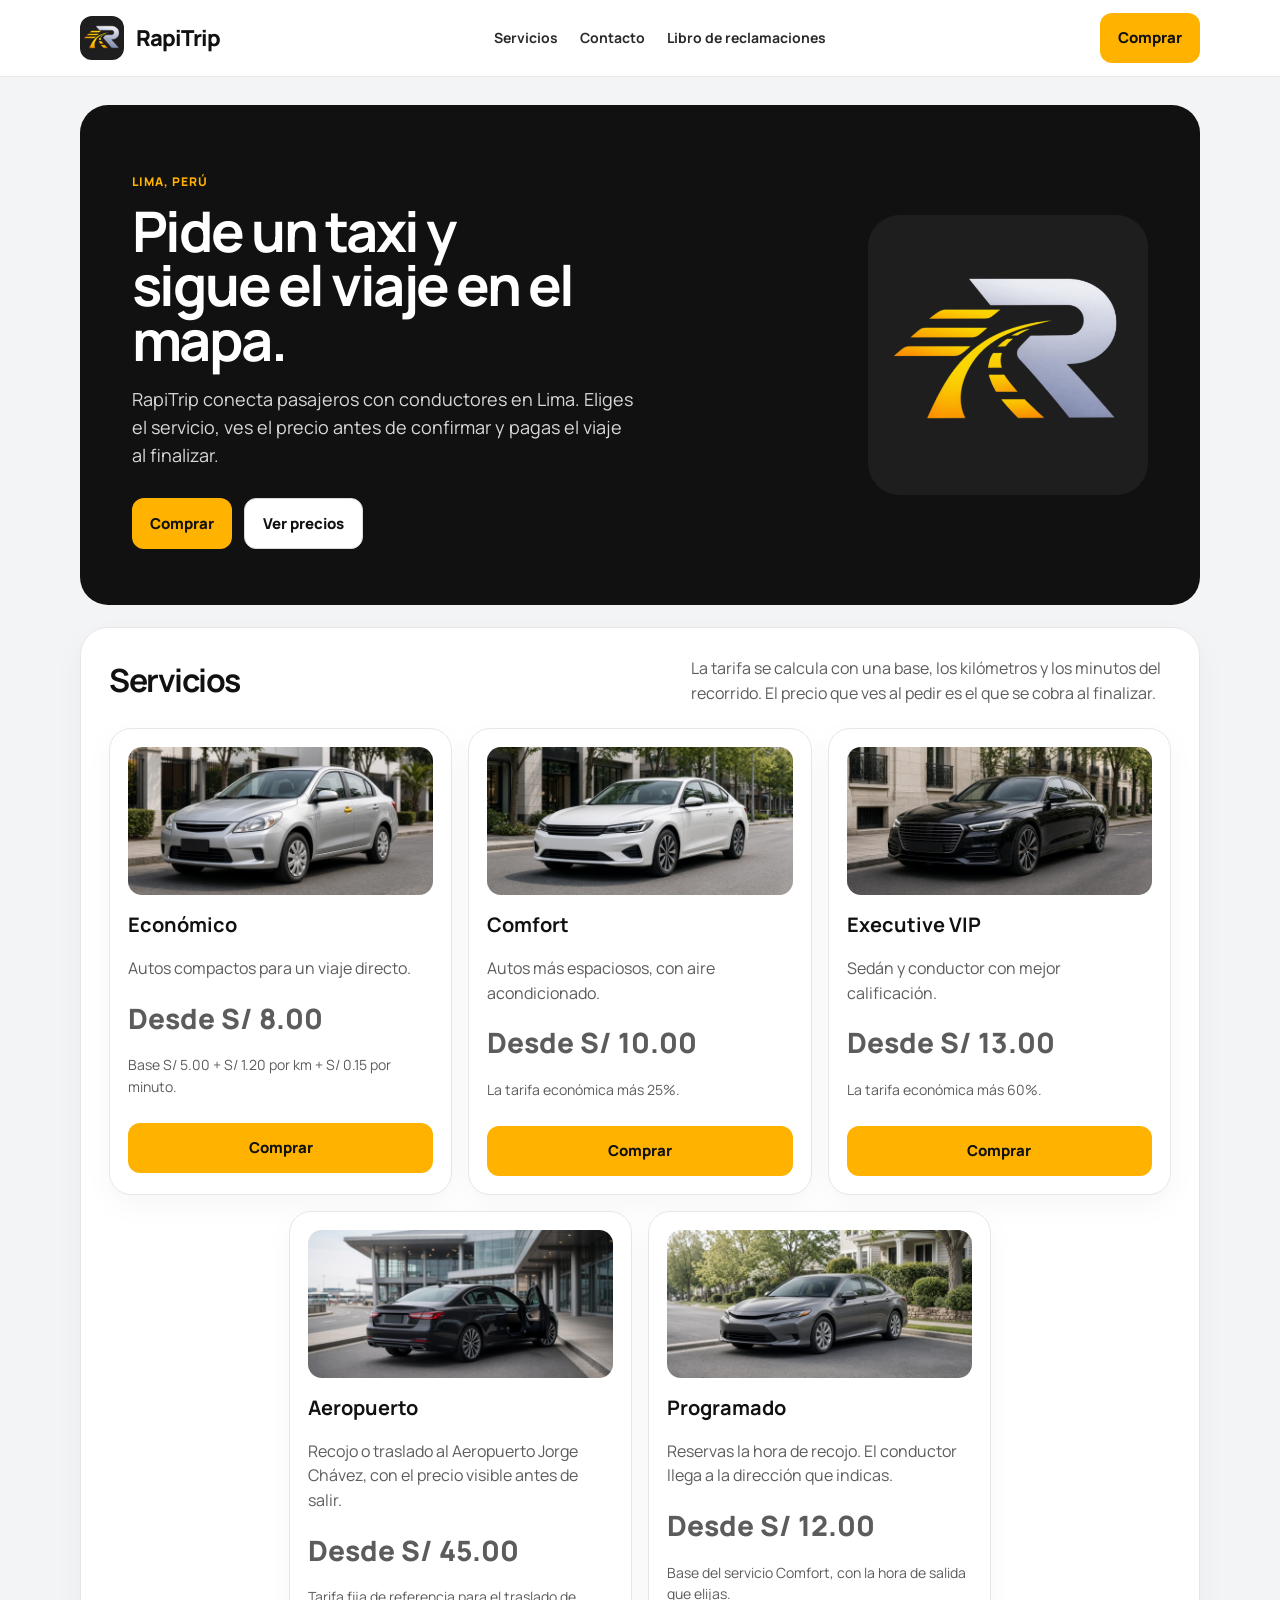
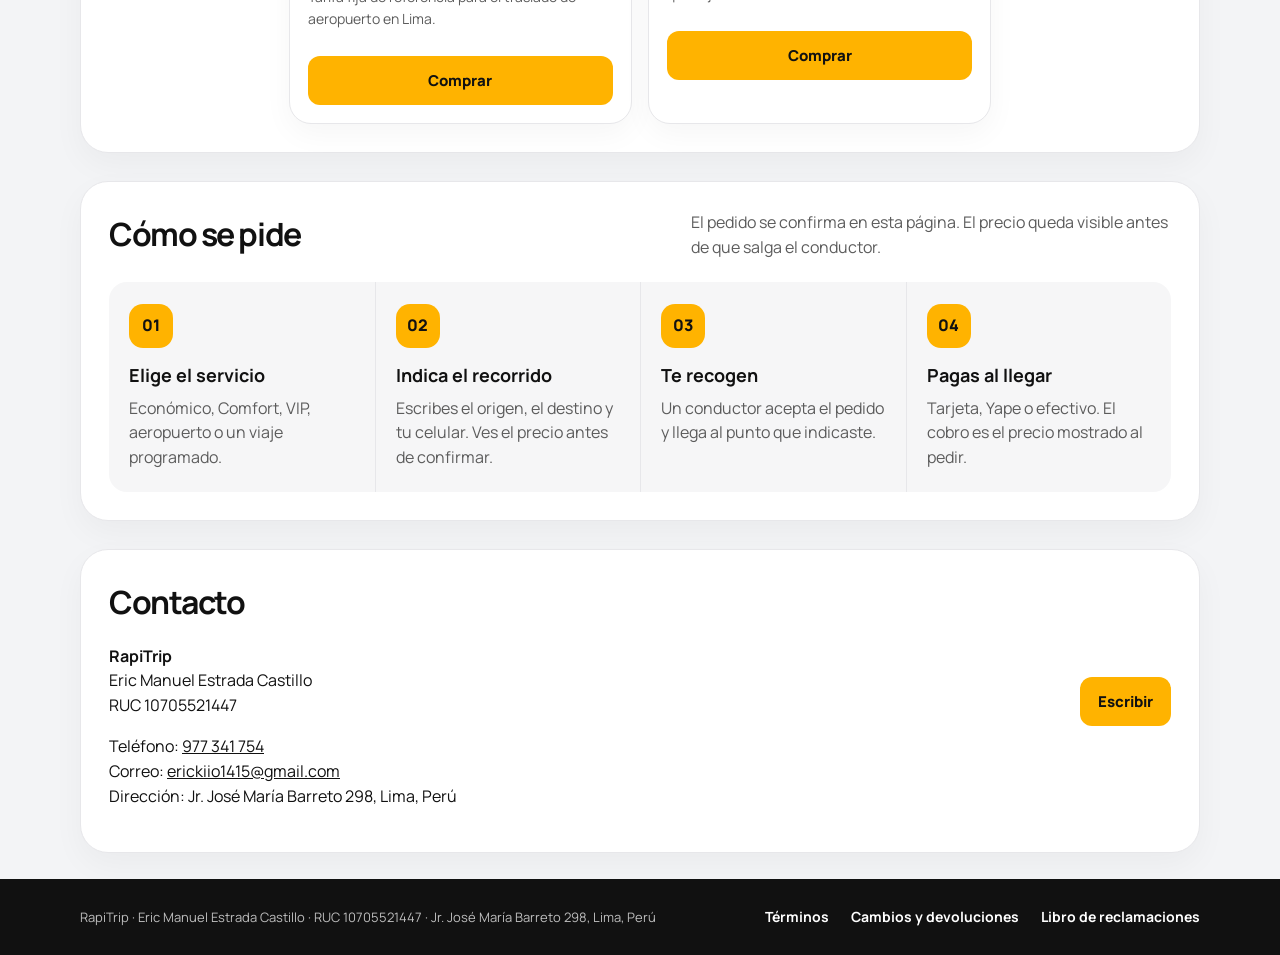
==== commit b3be3fce: "Agrega fotos de los servicios y el proceso de compra." ====
--- a/index.html
+++ b/index.html
@@ -5,7 +5,7 @@
   <meta name="viewport" content="width=device-width, initial-scale=1">
   <title>RapiTrip | Viajes en taxi por aplicativo</title>
   <link rel="icon" href="img/logo.png">
-  <link rel="stylesheet" href="styles.css?v=3">
+  <link rel="stylesheet" href="styles.css?v=4">
 </head>
 <body>
   <header class="barra">
@@ -16,7 +16,7 @@
         <a href="contacto.html">Contacto</a>
         <a href="reclamaciones.html">Libro de reclamaciones</a>
       </nav>
-      <a class="btn" href="solicitar.html">Solicitar viaje</a>
+      <a class="btn" href="solicitar.html">Comprar</a>
     </div>
   </header>
 
@@ -28,7 +28,7 @@
           <h1>Pide un taxi y sigue el viaje en el mapa.</h1>
           <p class="bajada">RapiTrip conecta pasajeros con conductores en Lima. Eliges el servicio, ves el precio antes de confirmar y pagas el viaje al finalizar.</p>
           <div class="fila">
-            <a class="btn" href="solicitar.html">Solicitar viaje</a>
+            <a class="btn" href="solicitar.html">Comprar</a>
             <a class="btn linea" href="index.html#servicios">Ver precios</a>
           </div>
         </div>
@@ -46,44 +46,44 @@
       </div>
       <div class="grid">
         <article class="card">
-          <img class="ilustracion" src="img/economico.svg" alt="Auto del servicio Económico">
+          <img class="ilustracion" src="img/economico.jpg" alt="Auto del servicio Económico">
           <h3>Económico</h3>
           <p>Autos compactos para un viaje directo.</p>
           <p class="precio">Desde S/ 8.00</p>
           <p class="nota">Base S/ 5.00 + S/ 1.20 por km + S/ 0.15 por minuto.</p>
-          <a class="btn" href="solicitar.html?servicio=Economico">Pedir Económico</a>
+          <a class="btn" href="solicitar.html?servicio=Economico">Comprar</a>
         </article>
         <article class="card">
-          <img class="ilustracion" src="img/comfort.svg" alt="Auto del servicio Comfort">
+          <img class="ilustracion" src="img/comfort.jpg" alt="Auto del servicio Comfort">
           <h3>Comfort</h3>
           <p>Autos más espaciosos, con aire acondicionado.</p>
           <p class="precio">Desde S/ 10.00</p>
           <p class="nota">La tarifa económica más 25%.</p>
-          <a class="btn" href="solicitar.html?servicio=Comfort">Pedir Comfort</a>
+          <a class="btn" href="solicitar.html?servicio=Comfort">Comprar</a>
         </article>
         <article class="card">
-          <img class="ilustracion" src="img/vip.svg" alt="Auto del servicio Executive VIP">
+          <img class="ilustracion" src="img/vip.jpg" alt="Auto del servicio Executive VIP">
           <h3>Executive VIP</h3>
           <p>Sedán y conductor con mejor calificación.</p>
           <p class="precio">Desde S/ 13.00</p>
           <p class="nota">La tarifa económica más 60%.</p>
-          <a class="btn" href="solicitar.html?servicio=Executive%20VIP">Pedir VIP</a>
+          <a class="btn" href="solicitar.html?servicio=Executive%20VIP">Comprar</a>
         </article>
         <article class="card">
-          <img class="ilustracion" src="img/aeropuerto.svg" alt="Traslado al aeropuerto">
+          <img class="ilustracion" src="img/aeropuerto.jpg" alt="Traslado al aeropuerto">
           <h3>Aeropuerto</h3>
           <p>Recojo o traslado al Aeropuerto Jorge Chávez, con el precio visible antes de salir.</p>
           <p class="precio">Desde S/ 45.00</p>
           <p class="nota">Tarifa fija de referencia para el traslado de aeropuerto en Lima.</p>
-          <a class="btn" href="solicitar.html?servicio=Aeropuerto">Pedir Aeropuerto</a>
+          <a class="btn" href="solicitar.html?servicio=Aeropuerto">Comprar</a>
         </article>
         <article class="card">
-          <img class="ilustracion" src="img/programado.svg" alt="Viaje reservado para una hora">
+          <img class="ilustracion" src="img/programado.jpg" alt="Viaje reservado para una hora">
           <h3>Programado</h3>
           <p>Reservas la hora de recojo. El conductor llega a la dirección que indicas.</p>
           <p class="precio">Desde S/ 12.00</p>
           <p class="nota">Base del servicio Comfort, con la hora de salida que elijas.</p>
-          <a class="btn" href="solicitar.html?servicio=Programado">Pedir Programado</a>
+          <a class="btn" href="solicitar.html?servicio=Programado">Comprar</a>
         </article>
       </div>
       </div>
--- a/styles.css
+++ b/styles.css
@@ -166,6 +166,16 @@
   gap: 24px;
 }
 .contacto-panel h2 { margin-bottom: 12px; }
+.compra { display: grid; grid-template-columns: 1.05fr 0.95fr; gap: 16px; align-items: start; }
+.compra img { width: 100%; height: 220px; object-fit: cover; border-radius: 16px; }
+.linea-compra { display: flex; justify-content: space-between; gap: 12px; margin: 8px 0; }
+.total { font-size: 28px; font-weight: 800; }
+.fases { display: flex; gap: 8px; flex-wrap: wrap; margin: 0 0 18px; }
+.fases span { background: #f6f6f7; border-radius: 999px; padding: 6px 12px; font-size: 13px; font-weight: 800; }
+.opciones { display: flex; gap: 8px; flex-wrap: wrap; }
+.opciones label { margin: 0; font-weight: 700; background: #fafafa; border: 1px solid #d9d9de; border-radius: 12px; padding: 10px 12px; }
+.cantidad { display: flex; align-items: center; gap: 10px; }
+.cantidad button { width: 40px; height: 40px; border-radius: 12px; border: 1px solid #d9d9de; background: #fff; font: inherit; font-weight: 800; cursor: pointer; }
 .card, .caja, form {
   background: var(--blanco);
   border: 1px solid var(--linea);
@@ -228,7 +238,7 @@
   .hero-panel { grid-template-columns: 1fr; padding: 32px 22px; }
   .hero h1 { font-size: 40px; }
   .hero-logo { margin: 8px auto 0; width: 180px; }
-  .pasos, .datos, .grid { grid-template-columns: 1fr; }
+  .pasos, .datos, .grid, .compra { grid-template-columns: 1fr; }
   .paso + .paso { border-left: 0; border-top: 1px solid var(--linea); }
   .barra-inner { flex-wrap: wrap; padding: 12px 0; }
 }
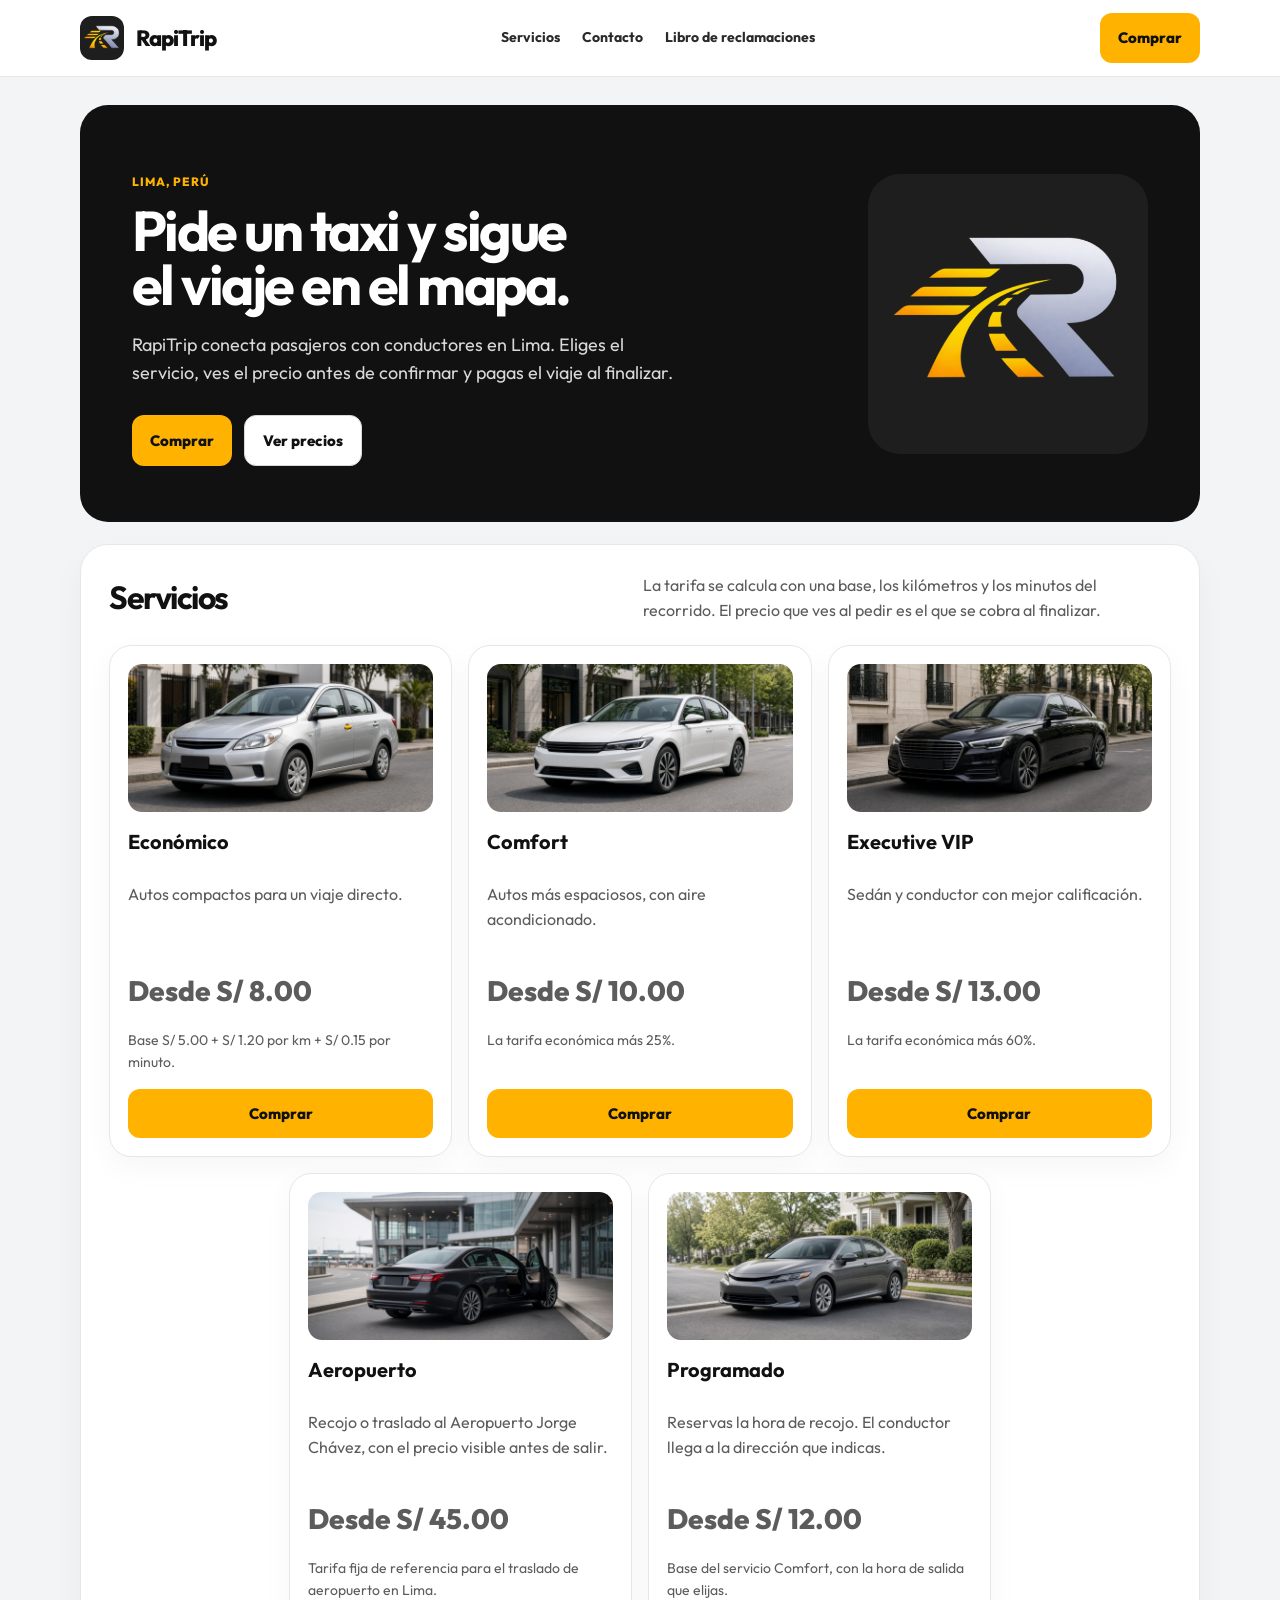
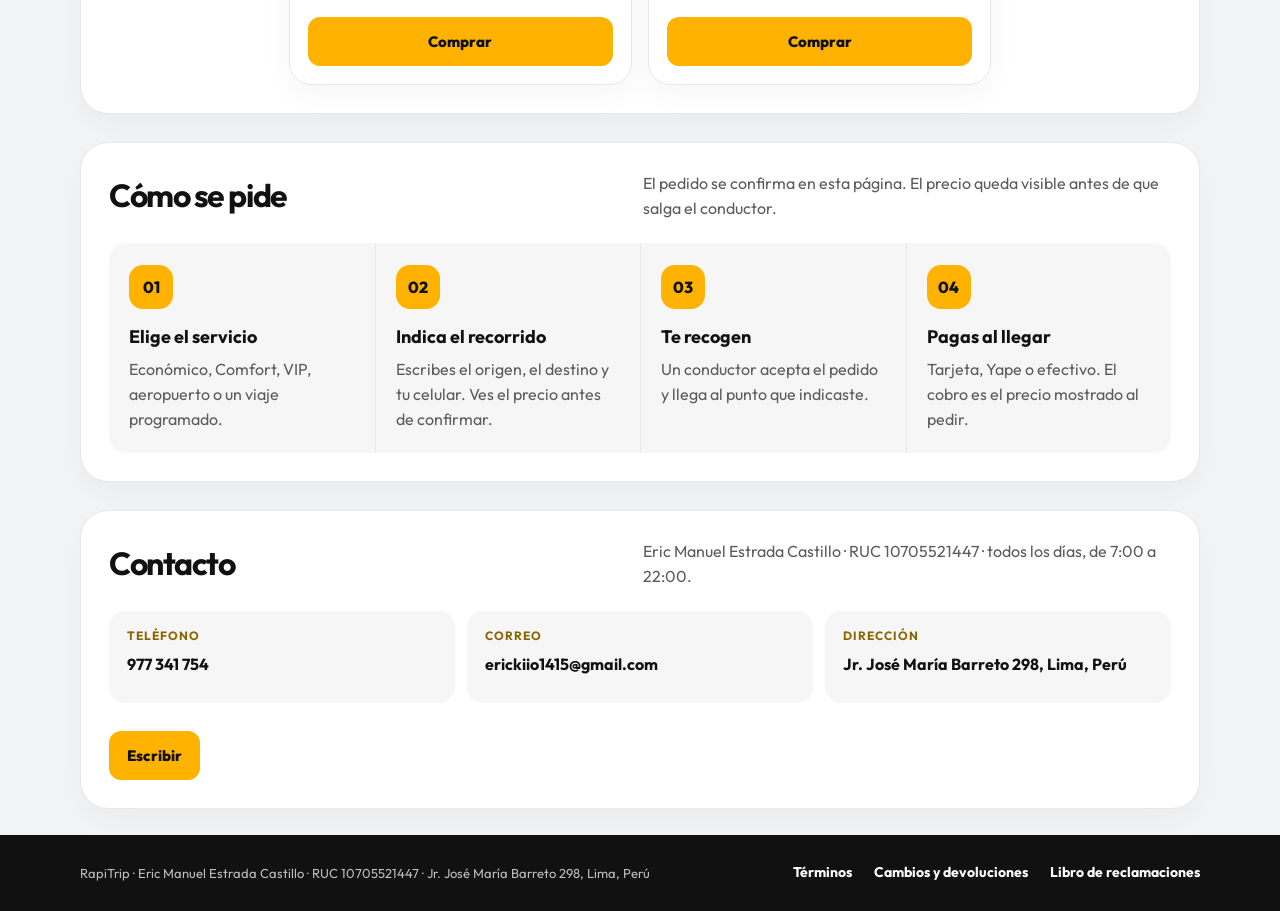
==== commit e7c57bdf: "Alinea los servicios y renueva el contacto." ====
--- a/index.html
+++ b/index.html
@@ -5,7 +5,7 @@
   <meta name="viewport" content="width=device-width, initial-scale=1">
   <title>RapiTrip | Viajes en taxi por aplicativo</title>
   <link rel="icon" href="img/logo.png">
-  <link rel="stylesheet" href="styles.css?v=4">
+  <link rel="stylesheet" href="styles.css?v=5">
 </head>
 <body>
   <header class="barra">
@@ -48,7 +48,7 @@
         <article class="card">
           <img class="ilustracion" src="img/economico.jpg" alt="Auto del servicio Económico">
           <h3>Económico</h3>
-          <p>Autos compactos para un viaje directo.</p>
+          <p class="desc">Autos compactos para un viaje directo.</p>
           <p class="precio">Desde S/ 8.00</p>
           <p class="nota">Base S/ 5.00 + S/ 1.20 por km + S/ 0.15 por minuto.</p>
           <a class="btn" href="solicitar.html?servicio=Economico">Comprar</a>
@@ -56,7 +56,7 @@
         <article class="card">
           <img class="ilustracion" src="img/comfort.jpg" alt="Auto del servicio Comfort">
           <h3>Comfort</h3>
-          <p>Autos más espaciosos, con aire acondicionado.</p>
+          <p class="desc">Autos más espaciosos, con aire acondicionado.</p>
           <p class="precio">Desde S/ 10.00</p>
           <p class="nota">La tarifa económica más 25%.</p>
           <a class="btn" href="solicitar.html?servicio=Comfort">Comprar</a>
@@ -64,7 +64,7 @@
         <article class="card">
           <img class="ilustracion" src="img/vip.jpg" alt="Auto del servicio Executive VIP">
           <h3>Executive VIP</h3>
-          <p>Sedán y conductor con mejor calificación.</p>
+          <p class="desc">Sedán y conductor con mejor calificación.</p>
           <p class="precio">Desde S/ 13.00</p>
           <p class="nota">La tarifa económica más 60%.</p>
           <a class="btn" href="solicitar.html?servicio=Executive%20VIP">Comprar</a>
@@ -72,7 +72,7 @@
         <article class="card">
           <img class="ilustracion" src="img/aeropuerto.jpg" alt="Traslado al aeropuerto">
           <h3>Aeropuerto</h3>
-          <p>Recojo o traslado al Aeropuerto Jorge Chávez, con el precio visible antes de salir.</p>
+          <p class="desc">Recojo o traslado al Aeropuerto Jorge Chávez, con el precio visible antes de salir.</p>
           <p class="precio">Desde S/ 45.00</p>
           <p class="nota">Tarifa fija de referencia para el traslado de aeropuerto en Lima.</p>
           <a class="btn" href="solicitar.html?servicio=Aeropuerto">Comprar</a>
@@ -80,7 +80,7 @@
         <article class="card">
           <img class="ilustracion" src="img/programado.jpg" alt="Viaje reservado para una hora">
           <h3>Programado</h3>
-          <p>Reservas la hora de recojo. El conductor llega a la dirección que indicas.</p>
+          <p class="desc">Reservas la hora de recojo. El conductor llega a la dirección que indicas.</p>
           <p class="precio">Desde S/ 12.00</p>
           <p class="nota">Base del servicio Comfort, con la hora de salida que elijas.</p>
           <a class="btn" href="solicitar.html?servicio=Programado">Comprar</a>
@@ -125,13 +125,17 @@
 
   <section class="seccion">
     <div class="wrap">
-      <div class="panel contacto-panel">
-        <div>
+      <div class="panel">
+        <div class="panel-cabeza">
           <h2>Contacto</h2>
-          <p><strong>RapiTrip</strong><br>Eric Manuel Estrada Castillo<br>RUC 10705521447</p>
-          <p>Teléfono: <a href="tel:+51977341754">977 341 754</a><br>Correo: <a href="mailto:erickiio1415@gmail.com">erickiio1415@gmail.com</a><br>Dirección: Jr. José María Barreto 298, Lima, Perú</p>
+          <p>Eric Manuel Estrada Castillo · RUC 10705521447 · todos los días, de 7:00 a 22:00.</p>
         </div>
-        <a class="btn" href="contacto.html">Escribir</a>
+        <div class="fichas">
+          <a class="ficha" href="tel:+51977341754"><span>Teléfono</span><strong>977 341 754</strong></a>
+          <a class="ficha" href="mailto:erickiio1415@gmail.com"><span>Correo</span><strong>erickiio1415@gmail.com</strong></a>
+          <div class="ficha"><span>Dirección</span><strong>Jr. José María Barreto 298, Lima, Perú</strong></div>
+        </div>
+        <div class="fila"><a class="btn" href="contacto.html">Escribir</a></div>
       </div>
     </div>
   </section>
--- a/styles.css
+++ b/styles.css
@@ -1,4 +1,4 @@
-@import url("https://fonts.googleapis.com/css2?family=Manrope:wght@500;600;700;800&display=swap");
+@import url("https://fonts.googleapis.com/css2?family=Outfit:wght@400;500;600;700;800&display=swap");
 
 :root {
   --amarillo: #ffb300;
@@ -14,7 +14,7 @@
 html { scroll-behavior: smooth; }
 body {
   margin: 0;
-  font-family: Manrope, "Segoe UI", Helvetica, Arial, sans-serif;
+  font-family: Outfit, "Segoe UI", Helvetica, Arial, sans-serif;
   color: var(--tinta);
   background: var(--fondo);
   line-height: 1.55;
@@ -159,13 +159,28 @@
 .grid .card { grid-column: span 2; }
 .grid .card:nth-child(4) { grid-column: 2 / span 2; }
 .grid .card:nth-child(5) { grid-column: 4 / span 2; }
-.contacto-panel {
-  display: flex;
-  align-items: center;
-  justify-content: space-between;
-  gap: 24px;
-}
-.contacto-panel h2 { margin-bottom: 12px; }
+.fichas { display: grid; grid-template-columns: repeat(3, 1fr); gap: 12px; }
+.ficha {
+  display: block;
+  background: #f6f6f7;
+  border-radius: 16px;
+  padding: 16px 18px;
+  text-decoration: none;
+  min-height: 92px;
+}
+.ficha span {
+  display: block;
+  font-size: 12px;
+  font-weight: 700;
+  letter-spacing: 0.08em;
+  text-transform: uppercase;
+  color: #8a6500;
+}
+.ficha strong { display: block; margin-top: 8px; font-size: 16px; line-height: 1.35; }
+.datos { align-items: stretch; }
+.datos .caja, .datos form { display: flex; flex-direction: column; }
+.datos form textarea { flex: 1; min-height: 160px; }
+.datos form .btn { align-self: flex-start; }
 .compra { display: grid; grid-template-columns: 1.05fr 0.95fr; gap: 16px; align-items: start; }
 .compra img { width: 100%; height: 220px; object-fit: cover; border-radius: 16px; }
 .linea-compra { display: flex; justify-content: space-between; gap: 12px; margin: 8px 0; }
@@ -183,8 +198,16 @@
   padding: 18px;
   box-shadow: 0 10px 30px rgba(17, 17, 17, 0.04);
 }
-.card h3 { margin: 14px 0 6px; font-size: 20px; }
+.card {
+  display: flex;
+  flex-direction: column;
+  height: 100%;
+}
+.card h3 { margin: 14px 0 6px; font-size: 20px; min-height: 2.5em; }
 .card p { color: var(--suave); }
+.card .desc { min-height: 4.8em; margin: 0; }
+.card .nota { min-height: 3.2em; }
+.card .btn { margin-top: auto; }
 .precio { font-size: 28px; font-weight: 800; margin: 10px 0 4px; color: var(--tinta); }
 .ilustracion {
   width: 100%;
@@ -193,7 +216,7 @@
   border-radius: 14px;
   background: var(--amarillo-suave);
 }
-.card .btn { width: 100%; margin-top: 12px; }
+.card .btn { width: 100%; margin-top: auto; }
 .datos { display: grid; grid-template-columns: 1fr 1fr; gap: 16px; }
 .caja h2, form h2 { margin-top: 0; }
 label { display: block; font-size: 13px; font-weight: 700; margin: 14px 0 6px; }
@@ -232,7 +255,8 @@
   .grid .card, .grid .card:nth-child(4), .grid .card:nth-child(5) { grid-column: auto; }
   .pasos { grid-template-columns: 1fr 1fr; }
   .paso:nth-child(3) { border-left: 0; }
-  .panel-cabeza, .contacto-panel { flex-direction: column; align-items: flex-start; }
+  .panel-cabeza { flex-direction: column; align-items: flex-start; }
+  .fichas { grid-template-columns: 1fr; }
 }
 @media (max-width: 860px) {
   .hero-panel { grid-template-columns: 1fr; padding: 32px 22px; }
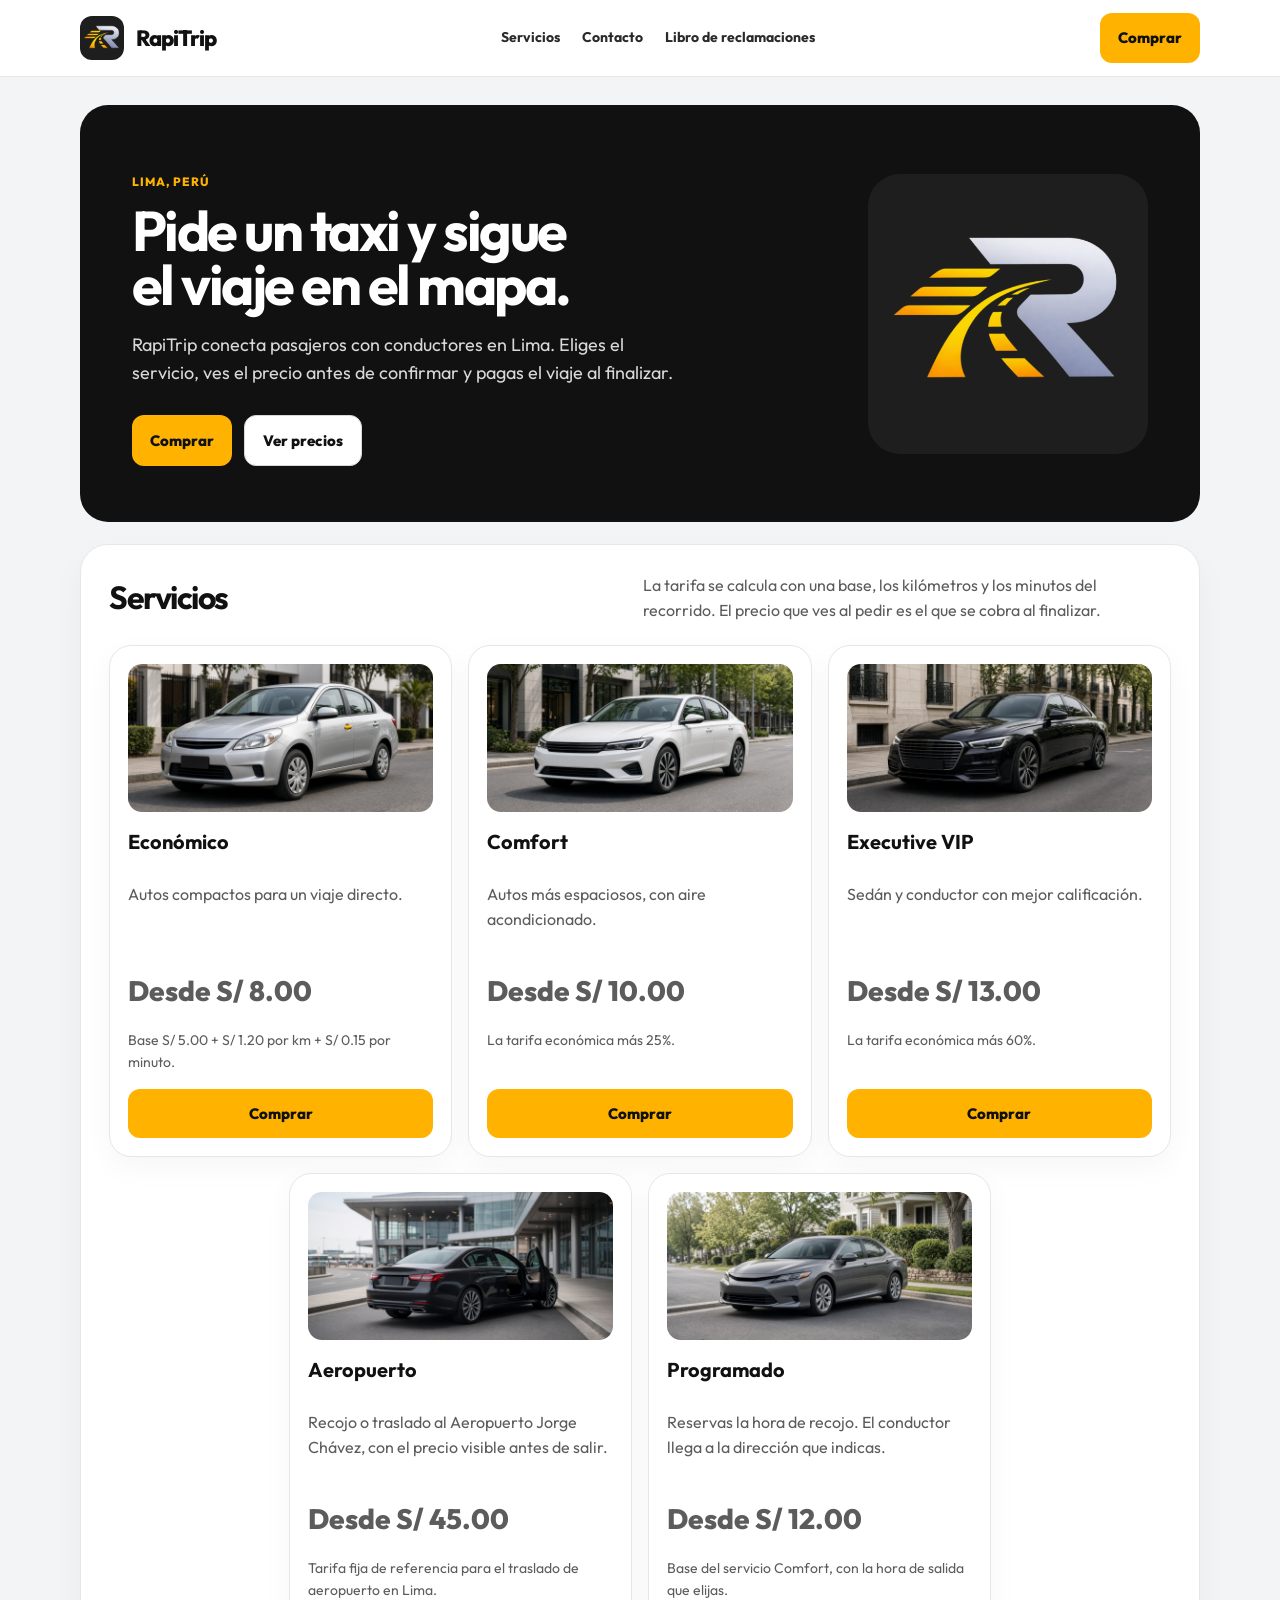
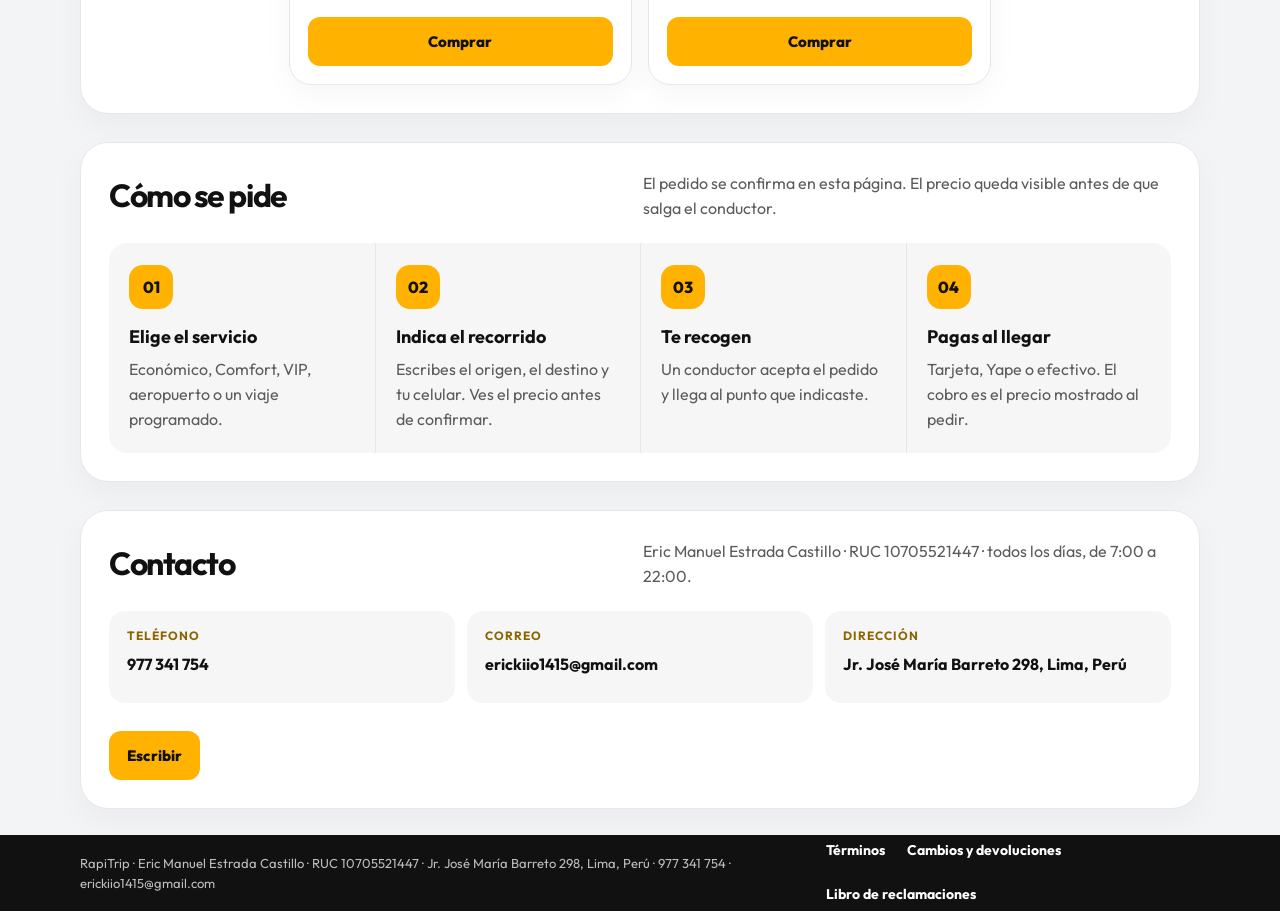
==== commit 9e738a30: "Cierra los requisitos legales y de compra que pide Culqi." ====
--- a/index.html
+++ b/index.html
@@ -5,7 +5,7 @@
   <meta name="viewport" content="width=device-width, initial-scale=1">
   <title>RapiTrip | Viajes en taxi por aplicativo</title>
   <link rel="icon" href="img/logo.png">
-  <link rel="stylesheet" href="styles.css?v=5">
+  <link rel="stylesheet" href="styles.css?v=6">
 </head>
 <body>
   <header class="barra">
@@ -142,7 +142,7 @@
 
   <footer class="pie">
     <div class="pie-inner">
-      <p class="legal">RapiTrip · Eric Manuel Estrada Castillo · RUC 10705521447 · Jr. José María Barreto 298, Lima, Perú</p>
+      <p class="legal">RapiTrip · Eric Manuel Estrada Castillo · RUC 10705521447 · Jr. José María Barreto 298, Lima, Perú · 977 341 754 · erickiio1415@gmail.com</p>
       <nav>
         <a href="terminos.html">Términos</a>
         <a href="devoluciones.html">Cambios y devoluciones</a>
--- a/styles.css
+++ b/styles.css
@@ -191,6 +191,9 @@
 .opciones label { margin: 0; font-weight: 700; background: #fafafa; border: 1px solid #d9d9de; border-radius: 12px; padding: 10px 12px; }
 .cantidad { display: flex; align-items: center; gap: 10px; }
 .cantidad button { width: 40px; height: 40px; border-radius: 12px; border: 1px solid #d9d9de; background: #fff; font: inherit; font-weight: 800; cursor: pointer; }
+.acepto { display: flex; gap: 10px; align-items: flex-start; font-weight: 600; margin-top: 16px; }
+.acepto input { width: auto; margin-top: 4px; }
+.acepto a { text-decoration: underline; }
 .card, .caja, form {
   background: var(--blanco);
   border: 1px solid var(--linea);
